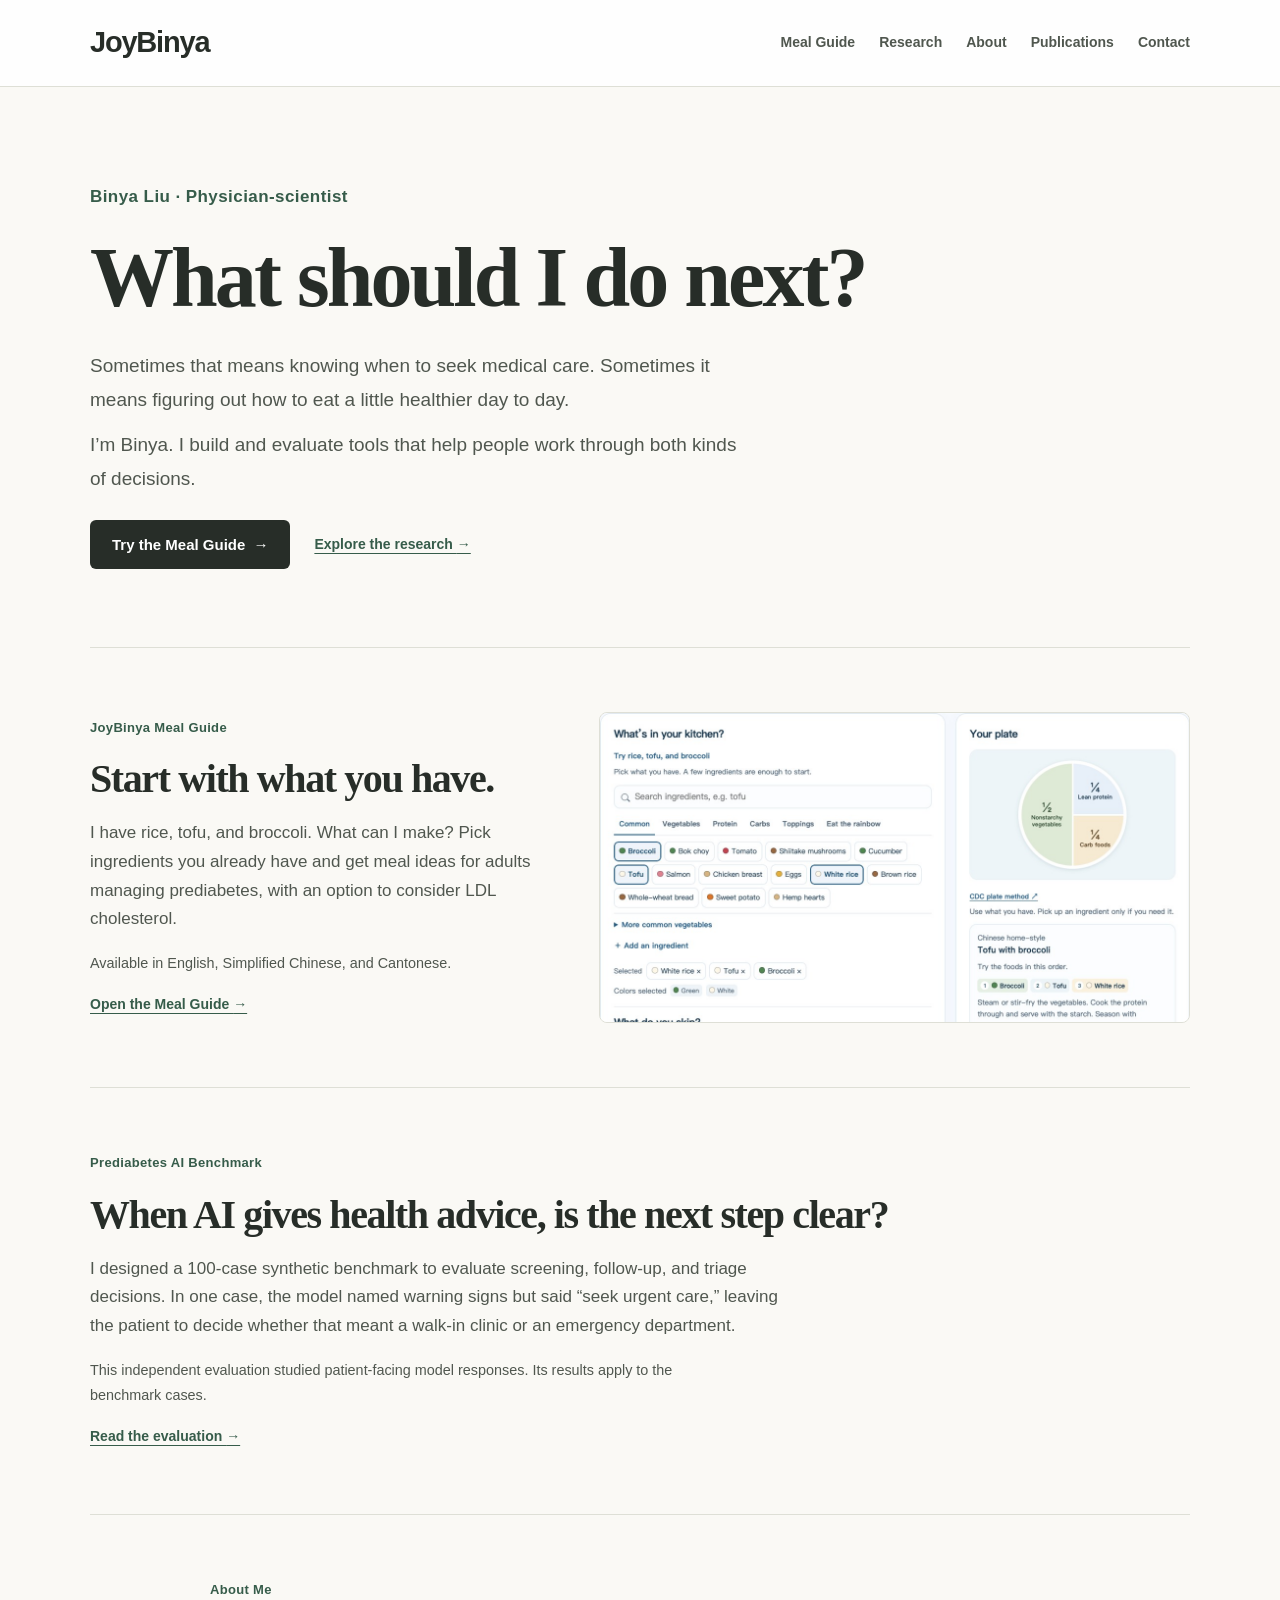
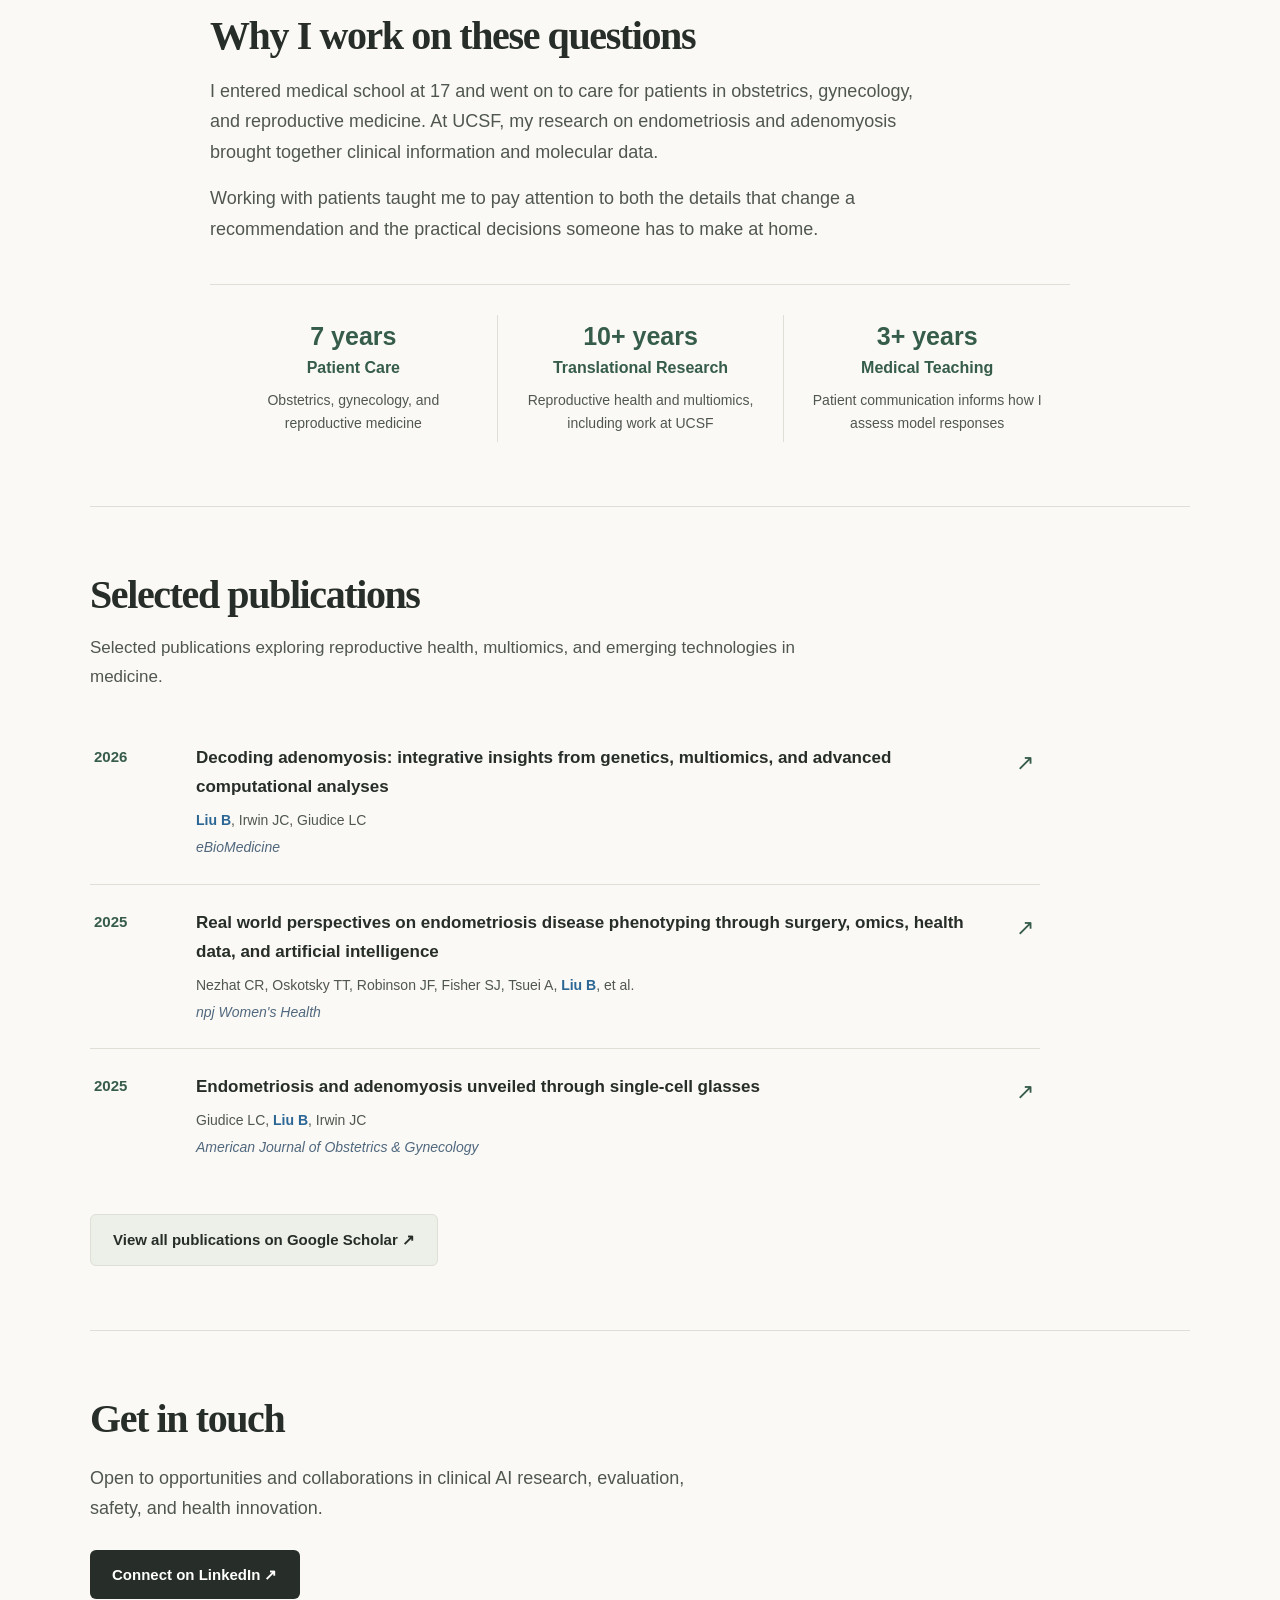
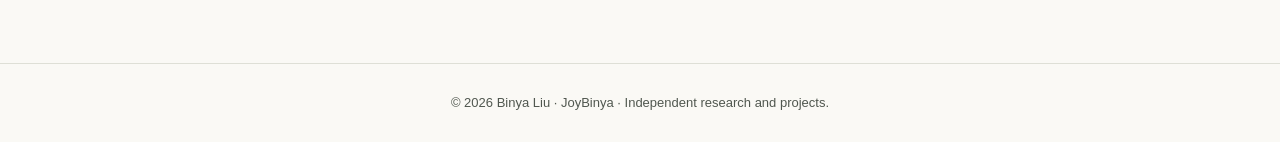
==== index.html @ d6490795 "Frame the Meal Guide around everyday eating" ====
<!DOCTYPE html>
<html lang="en">
<head>
  <meta charset="UTF-8">
  <meta name="viewport" content="width=device-width, initial-scale=1">
  <meta name="theme-color" content="#faf9f5">
  <meta name="description" content="Binya Liu is a physician-scientist exploring everyday food choices and clinical AI evaluation through the JoyBinya Meal Guide and Prediabetes AI Benchmark.">
  <link rel="canonical" href="https://joybinya.com/">
  <meta property="og:type" content="website">
  <meta property="og:url" content="https://joybinya.com/">
  <meta property="og:title" content="JoyBinya | Health, Research &amp; Everyday Decisions">
  <meta property="og:description" content="Explore Binya Liu’s meal-building prototype and independent research into patient-facing AI.">
  <meta property="og:image" content="https://joybinya.com/meal-guide-preview.jpg">
  <meta property="og:image:width" content="1200">
  <meta property="og:image:height" content="630">
  <meta property="og:image:alt" content="The JoyBinya Meal Guide showing selected ingredients and a suggested plate.">
  <meta name="twitter:card" content="summary_large_image">
  <title>JoyBinya | Health, Research &amp; Everyday Decisions</title>

  <link rel="stylesheet" href="./site.css">
</head>

<body class="home-page">

  <!-- NAVIGATION -->

  <header class="topbar">
    <nav class="container nav" aria-label="Main navigation">
      <a class="logo" href="#home">JoyBinya</a>

      <div class="nav-links">
        <a href="#projects">Meal Guide</a>
        <a href="./benchmark.html">Research</a>
        <a href="#about">About</a>
        <a href="#publications">Publications</a>
        <a href="#contact">Contact</a>
      </div>
    </nav>
  </header>

  <main class="container">

    <section class="hero" id="home" aria-labelledby="hero-title">
      <p class="eyebrow">Binya Liu · Physician-scientist</p>
      <h1 id="hero-title">What should I do next?</h1>
      <p class="hero-description">Sometimes that means knowing when to seek medical care. Sometimes it means figuring out how to eat a little healthier day to day.</p>
      <p class="hero-description">I’m Binya. I build and evaluate tools that help people work through both kinds of decisions.</p>
      <div class="home-actions">
        <a class="button" href="https://joybinya-meal.fatu.chatgpt.site/">Try the Meal Guide <span aria-hidden="true">→</span></a>
        <a class="text-link" href="./benchmark.html">Explore the research <span aria-hidden="true">→</span></a>
      </div>
    </section>

    <section class="section featured-project" id="projects" aria-labelledby="meal-heading">
      <div class="featured-copy">
        <p class="eyebrow">JoyBinya Meal Guide</p>
        <h2 id="meal-heading">Start with what you have.</h2>
        <p>I have rice, tofu, and broccoli. What can I make? Pick ingredients you already have and get meal ideas for adults managing prediabetes, with an option to consider LDL cholesterol.</p>
        <p class="project-detail">Available in English, Simplified Chinese, and Cantonese.</p>
        <a class="text-link" href="https://joybinya-meal.fatu.chatgpt.site/">Open the Meal Guide <span aria-hidden="true">→</span></a>
      </div>
      <img class="meal-preview" src="./meal-guide-preview.jpg" width="1200" height="630" alt="Meal Guide screen with rice, tofu, and broccoli selected and a tofu-with-broccoli suggestion." loading="lazy">
    </section>

    <section class="section research-project" id="benchmark" aria-labelledby="benchmark-heading">
      <p class="eyebrow">Prediabetes AI Benchmark</p>
      <h2 id="benchmark-heading">When AI gives health advice, is the next step clear?</h2>
      <p>I designed a 100-case synthetic benchmark to evaluate screening, follow-up, and triage decisions. In one case, the model named warning signs but said “seek urgent care,” leaving the patient to decide whether that meant a walk-in clinic or an emergency department.</p>
      <p class="project-detail">This independent evaluation studied patient-facing model responses. Its results apply to the benchmark cases.</p>
      <a class="text-link" href="./benchmark.html">Read the evaluation <span aria-hidden="true">→</span></a>
    </section>

    <!-- ABOUT ME -->

    <section class="section" id="about"
             aria-labelledby="about-heading">

      <div class="feature-panel">

        <div class="about-copy">
          <p class="eyebrow">About Me</p>

          <h2 id="about-heading">Why I work on these questions</h2>
          <p>I entered medical school at 17 and went on to care for patients in obstetrics, gynecology, and reproductive medicine. At UCSF, my research on endometriosis and adenomyosis brought together clinical information and molecular data.</p>
          <p>Working with patients taught me to pay attention to both the details that change a recommendation and the practical decisions someone has to make at home.</p>
        </div>

        <div class="experience"
             aria-label="Professional experience">

          <div>
            <strong>7 years</strong>
            <b>Patient Care</b>
            <span>Obstetrics, gynecology, and reproductive medicine</span>
          </div>

          <div>
            <strong>10+ years</strong>
            <b>Translational Research</b>
            <span>Reproductive health and multiomics, including work at UCSF</span>
          </div>

          <div>
            <strong>3+ years</strong>
            <b>Medical Teaching</b>
            <span>Patient communication informs how I assess model responses</span>
          </div>

        </div>

      </div>
    </section>

    <!-- RESEARCH & PUBLICATIONS -->

    <section class="section" id="publications"
             aria-labelledby="publications-heading">

      <div class="feature-panel">

        <div class="section-heading">
          <h2 id="publications-heading">Selected publications</h2>

          <p class="section-subtitle">
            Selected publications exploring reproductive health,
            multiomics, and emerging technologies in medicine.
          </p>
        </div>

        <div class="pub-list">

          <!-- 2026 eBioMedicine -->

          <article class="pub">
            <span class="pub-year">2026</span>

            <div>
              <a class="pub-title"
                 href="https://doi.org/10.1016/j.ebiom.2026.106482"
                 target="_blank"
                 rel="noopener noreferrer">
                Decoding adenomyosis: integrative insights
                from genetics, multiomics, and advanced
                computational analyses
              </a>

              <p class="pub-authors">
                <strong>Liu B</strong>, Irwin JC, Giudice LC
              </p>

              <p class="pub-journal">eBioMedicine</p>
            </div>

            <span class="pub-arrow"
                  aria-hidden="true">&nearr;</span>
          </article>

          <!-- 2025 npj Women's Health -->

          <article class="pub">
            <span class="pub-year">2025</span>

            <div>
              <a class="pub-title"
                 href="https://doi.org/10.1038/s44294-024-00052-w"
                 target="_blank"
                 rel="noopener noreferrer">
                Real world perspectives on endometriosis
                disease phenotyping through surgery,
                omics, health data, and artificial intelligence
              </a>

              <p class="pub-authors">
                Nezhat CR, Oskotsky TT, Robinson JF,
                Fisher SJ, Tsuei A,
                <strong>Liu B</strong>, et al.
              </p>

              <p class="pub-journal">npj Women's Health</p>
            </div>

            <span class="pub-arrow"
                  aria-hidden="true">&nearr;</span>
          </article>

          <!-- 2025 AJOG -->

          <article class="pub">
            <span class="pub-year">2025</span>

            <div>
              <a class="pub-title"
                 href="https://doi.org/10.1016/j.ajog.2024.08.043"
                 target="_blank"
                 rel="noopener noreferrer">
                Endometriosis and adenomyosis unveiled
                through single-cell glasses
              </a>

              <p class="pub-authors">
                Giudice LC, <strong>Liu B</strong>, Irwin JC
              </p>

              <p class="pub-journal">
                American Journal of Obstetrics &amp; Gynecology
              </p>
            </div>

            <span class="pub-arrow"
                  aria-hidden="true">&nearr;</span>
          </article>

        </div>

        <!-- GOOGLE SCHOLAR -->

        <div class="center">
          <a class="button button-light"
             href="https://scholar.google.com/citations?user=uD3QzZcAAAAJ&amp;hl=en"
             target="_blank"
             rel="noopener noreferrer">
            View all publications on Google Scholar &nearr;
          </a>
        </div>

      </div>
    </section>

    <!-- CONTACT -->

    <section class="section center" id="contact"
             aria-labelledby="contact-heading">

      <h2 id="contact-heading">Get in touch</h2>

      <p class="contact-copy">
        Open to opportunities and collaborations
        in clinical AI research, evaluation,
        safety, and health innovation.
      </p>

      <div class="contact-links">
        <a class="button" href="https://www.linkedin.com/in/binya-liu-md-phd/">Connect on LinkedIn &nearr;</a>
      </div>

    </section>

  </main>

  <footer class="footer">
    &copy; 2026 Binya Liu · JoyBinya ·
    Independent research and projects.
  </footer>

</body>
</html>
---- site.css ----
:root {
  --ink: #213b55;
  --muted: #586f83;
  --blue: #367ba9;
  --line: #dce6ef;
  --paper: #f6faff;
  --soft: #e9f4fc;
  --white: #ffffff;
}

* { box-sizing: border-box; }
html { scroll-behavior: smooth; }

body {
  margin: 0;
  background: var(--paper);
  color: var(--ink);
  font: 17px/1.7 -apple-system, BlinkMacSystemFont,
    "Segoe UI", Helvetica, Arial, sans-serif;
}

a { color: inherit; text-decoration: none; }

a:focus-visible {
  outline: 3px solid #80b5dd;
  outline-offset: 4px;
}

.container {
  width: min(100% - 56px, 1100px);
  margin: auto;
}

/* NAVIGATION */

.topbar {
  background: rgba(255,255,255,.88);
  border-bottom: 1px solid var(--line);
}

.nav {
  min-height: 86px;
  display: flex;
  align-items: center;
  justify-content: space-between;
  gap: 24px;
}

.logo {
  font-size: 29px;
  font-weight: 800;
  letter-spacing: -1.2px;
}

.nav-links {
  display: flex;
  align-items: center;
  flex-wrap: wrap;
  gap: 24px;
}

.nav-links a {
  font-size: 14px;
  font-weight: 650;
  color: var(--muted);
}

.nav-links a:hover,
.pub-title:hover,
.text-link:hover {
  color: var(--blue);
}

h1, h2, h3, p { margin-top: 0; }
h1, h2, h3 { line-height: 1.2; }

.eyebrow {
  color: var(--blue);
  font-size: 13px;
  letter-spacing: 1.6px;
  font-weight: 750;
  text-transform: uppercase;
  margin-bottom: 16px;
}

/* BUTTONS */

.button {
  display: inline-flex;
  align-items: center;
  gap: 8px;
  padding: 12px 22px;
  border-radius: 10px;
  background: var(--ink);
  color: white;
  font-size: 15px;
  font-weight: 750;
}

.button:hover { background: var(--blue); }

.button-light {
  background: var(--soft);
  color: var(--ink);
  border: 1px solid #d3e6f4;
}

.button-light:hover { background: #d8edf9; }

.text-link {
  font-size: 14px;
  color: var(--blue);
  font-weight: 750;
}

/* HOME */

.hero {
  display: grid;
  grid-template-columns: 1.28fr .72fr;
  align-items: center;
  gap: 56px;
  padding: 110px 0 104px;
}

.hero .eyebrow {
  font-size: clamp(15px,1.6vw,17px);
  letter-spacing: .5px;
  text-transform: none;
}

h1 {
  font-size: clamp(42px,5vw,66px);
  letter-spacing: -2.4px;
  margin-bottom: 27px;
  text-wrap: balance;
}

.hero-description {
  font-size: 19px;
  color: var(--muted);
  max-width: 650px;
  line-height: 1.78;
  text-wrap: pretty;
}

.benchmark-intro { max-width: 800px; padding: clamp(54px, 8vw, 96px) 0 42px; }
.benchmark-intro h1 { text-wrap: pretty; }
.benchmark-block h2 { margin-bottom: 18px; }
.benchmark-block p, .evaluation-method dd, .remaining-cases li { color: var(--muted); }
.benchmark-block p:last-child { margin-bottom: 0; }
.benchmark-results {
  display: grid;
  grid-template-columns: repeat(2, minmax(0, 1fr));
  gap: 14px;
  margin-bottom: 24px;
}
.evaluation-method { display: grid; gap: 18px; margin: 0; }
.evaluation-method dt { font-weight: 750; }
.evaluation-method dd { margin: 3px 0 0; }
.failure-cases {
  display: grid;
  grid-template-columns: repeat(auto-fit, minmax(min(100%, 280px), 1fr));
  gap: 16px;
}
.failure-cases .card { padding: 22px; }
.failure-cases h3 { margin-bottom: 12px; }
.benchmark-page code { overflow-wrap: anywhere; font-size: .86em; }
.remaining-cases { margin-top: 22px; }
.remaining-cases summary { cursor: pointer; font-weight: 700; }
.material-links { padding-left: 22px; }
.material-links a { color: var(--blue); text-decoration: underline; text-underline-offset: 3px; }

/* SECTIONS */

.section {
  border-top: 1px solid var(--line);
  padding: 80px 0;
}

.section-heading {
  max-width: 830px;
  margin: 0 auto 38px;
  text-align: center;
}

h2 {
  font-size: clamp(30px,3.7vw,40px);
  letter-spacing: -1.2px;
  text-wrap: balance;
  margin: 0;
}

.section-subtitle {
  color: var(--muted);
  font-size: 17px;
  margin: 15px auto 0;
  max-width: 710px;
}

.center { text-align: center; }

/* PROJECT CARDS */

.cards {
  display: grid;
  grid-template-columns: repeat(2,minmax(0,1fr));
  gap: 24px;
}

.card {
  background: #fff;
  border: 1px solid var(--line);
  border-radius: 19px;
  padding: 32px;
  box-shadow: 0 12px 35px rgba(33,69,111,.04);
  display: flex;
  flex-direction: column;
  align-items: flex-start;
}

.pill {
  padding: 5px 13px;
  border-radius: 30px;
  background: var(--soft);
  color: var(--blue);
  font-size: 12px;
  font-weight: 750;
  margin-bottom: 18px;
}

.card h3 {
  font-size: 25px;
  letter-spacing: -.5px;
  margin-bottom: 13px;
}

.card p {
  font-size: 16px;
  color: var(--muted);
  margin-bottom: 18px;
}

.card-footer { margin-top: auto; }

/* MATCHING LIGHT BLUE PANELS */

.feature-panel {
  background: linear-gradient(
    145deg,
    #eff8ff,
    #fafdff
  );
  border: 1px solid #d6e8f5;
  border-radius: 25px;
  padding: 44px;
  box-shadow: 0 12px 38px rgba(33,69,111,.035);
}

.feature-panel .section-heading {
  margin-bottom: 28px;
}

.metric-grid {
  display: grid;
  grid-template-columns: repeat(2,minmax(0,1fr));
  gap: 14px;
}

.metric-card {
  background: white;
  border: 1px solid var(--line);
  border-radius: 17px;
  padding: 25px 19px;
  text-align: center;
}

.metric-number {
  display: block;
  font-size: clamp(31px,3.4vw,47px);
  font-weight: 800;
  line-height: 1.15;
  color: var(--blue);
  letter-spacing: -1.4px;
  white-space: nowrap;
}

.metric-label {
  font-size: 14px;
  font-weight: 650;
  line-height: 1.48;
  margin: 12px 0 9px;
}

.metric-source {
  color: var(--muted);
  font-size: 12px;
}

.source-note {
  text-align: center;
  color: var(--muted);
  font-size: 12px;
  line-height: 1.6;
  margin: 13px 0 28px;
}

.source-note a {
  text-decoration: underline;
  text-underline-offset: 3px;
}

/* ABOUT ME */

.about-copy {
  max-width: 860px;
  margin: auto;
}

.about-copy .eyebrow { margin-bottom: 10px; }
.about-copy h2 { text-wrap: wrap; }

.about-copy p:not(.eyebrow) {
  max-width: 72ch;
  font-size: 18px;
  line-height: 1.7;
  color: var(--muted);
  margin: 16px 0 0;
  text-wrap: pretty;
}

.experience {
  max-width: 860px;
  margin: 40px auto 0;
  padding-top: 30px;
  border-top: 1px solid var(--line);
  display: grid;
  grid-template-columns: repeat(3,1fr);
}

.experience > div {
  text-align: center;
  padding: 6px 20px;
}

.experience > div + div {
  border-left: 1px solid var(--line);
}

.experience span {
  display: block;
  color: var(--muted);
  font-size: 14px;
}

.experience strong {
  display: block;
  color: var(--blue);
  font-size: 25px;
  line-height: 1.2;
}

.experience b {
  display: block;
  color: var(--blue);
  font-size: 16px;
  margin: 3px 0 7px;
}

/* PUBLICATIONS */

.pub-list {
  max-width: 950px;
  margin: 0 auto 30px;
  padding: 0 22px;
  background: rgba(255,255,255,.82);
  border: 1px solid var(--line);
  border-radius: 18px;
}

.pub {
  padding: 24px 4px;
  border-bottom: 1px solid var(--line);
  display: grid;
  grid-template-columns: 80px 1fr 20px;
  gap: 22px;
  align-items: start;
}

.pub:last-child {
  border-bottom: 0;
}

.pub-year {
  font-size: 15px;
  font-weight: 750;
  color: var(--blue);
}

.pub-title {
  font-size: 17px;
  font-weight: 730;
  line-height: 1.5;
}

.pub-authors {
  margin: 7px 0 0;
  font-size: 14px;
  color: var(--muted);
  line-height: 1.65;
}

.pub-authors strong {
  font-weight: 800;
  color: #2b6695;
}

.pub-journal {
  margin: 4px 0 0;
  color: #51687e;
  font-size: 14px;
  font-style: italic;
}

.pub-arrow {
  font-size: 22px;
  color: var(--blue);
}

/* CONTACT AND FOOTER */

.contact-copy {
  max-width: 640px;
  margin: 20px auto 26px;
  font-size: 18px;
  color: var(--muted);
}

.contact-links {
  display: flex;
  flex-wrap: wrap;
  align-items: center;
  justify-content: center;
  gap: 14px 22px;
}

.footer {
  text-align: center;
  color: var(--muted);
  border-top: 1px solid var(--line);
  padding: 28px 14px;
  font-size: 13px;
}

/* MOBILE */

@media (max-width: 860px) {
  .hero {
    grid-template-columns: 1fr;
    padding: 80px 0;
  }
}

@media (max-width: 670px) {
  .container {
    width: min(100% - 36px,1100px);
  }

  .nav {
    flex-direction: column;
    justify-content: center;
    gap: 12px;
    padding: 18px 0;
  }

  .logo { font-size: 27px; }

  .nav-links {
    gap: 14px;
    justify-content: center;
  }

  .nav-links a { font-size: 13px; }

  .hero { padding: 67px 0; }

  h1 {
    font-size: clamp(38px,9.3vw,53px);
    letter-spacing: -1.6px;
  }

  .hero-description { font-size: 17px; }
  .section { padding: 62px 0; }

  .cards,
  .metric-grid,
  .benchmark-results {
    grid-template-columns: 1fr;
  }

  .card { padding: 26px; }
  .feature-panel { padding: 28px 18px; }

  .pub-list { padding: 0 15px; }
  .metric-card { padding: 20px 15px; }
  .metric-number { font-size: 39px; }
  .about-copy p:not(.eyebrow) { font-size: 16px; }

  .experience {
    grid-template-columns: 1fr;
    gap: 24px;
  }

  .experience > div + div {
    border-left: 0;
  }

  .pub {
    grid-template-columns: 1fr 19px;
    gap: 8px;
  }

  .pub-year {
    grid-column: 1 / -1;
  }

  .pub-title { font-size: 16px; }
  .contact-copy { font-size: 16px; }
}

@media (prefers-reduced-motion: reduce) {
  html { scroll-behavior: auto; }
}

/* Portfolio homepage */
.home-page {
  --ink: #272d28;
  --muted: #50574f;
  --blue: #365c4a;
  --line: #dedfd6;
  --paper: #faf9f5;
  --soft: #edf0e8;
}

.home-page .hero {
  display: block;
  max-width: 780px;
  padding: clamp(48px, 8vw, 96px) 0 clamp(44px, 7vw, 78px);
}

.home-page h1, .home-page h2 {
  font-family: "Source Serif 4", Georgia, serif;
  font-weight: 600;
  letter-spacing: -.035em;
  text-wrap: pretty;
}

.home-page h1 { font-size: clamp(2.65rem, 6.8vw, 5.25rem); margin-bottom: 20px; }
.home-page .eyebrow { text-transform: none; letter-spacing: .025em; }
.home-page .hero-description { margin-bottom: 12px; }
.home-actions { display: flex; flex-wrap: wrap; align-items: center; gap: 12px 24px; margin-top: 24px; }
.home-page .section { padding-block: clamp(32px, 5.5vw, 64px); }
.home-page .text-link { text-decoration: underline; text-underline-offset: 4px; }
.home-page .button { border-radius: 6px; }
.home-page .button-light { border-color: var(--line); }
.home-page .button-light:hover { background: #e1e7db; }

.featured-project {
  display: grid;
  grid-template-columns: minmax(0, .86fr) minmax(0, 1.14fr);
  align-items: center;
  gap: clamp(24px, 5vw, 64px);
}

.featured-copy h2, .research-project h2 { margin-bottom: 16px; }
.featured-copy > p:not(.eyebrow), .research-project > p:not(.eyebrow) { color: var(--muted); }
.project-detail { font-size: .9rem; }
.research-project > p { max-width: 74ch; }
.meal-preview { display: block; width: 100%; height: auto; border: 1px solid var(--line); border-radius: 8px; }

.home-page .feature-panel, .home-page .pub-list {
  background: transparent;
  border: 0;
  border-radius: 0;
  padding: 0;
  box-shadow: none;
  margin-inline: 0;
}
.home-page .section-heading, .home-page .section-subtitle, .home-page .contact-copy { margin-inline: 0; }
.home-page .section-heading, .home-page #publications .center, .home-page #contact { text-align: left; }
.home-page .contact-links { justify-content: flex-start; }

@media (max-width: 720px) {
  .featured-project { grid-template-columns: 1fr; }
}
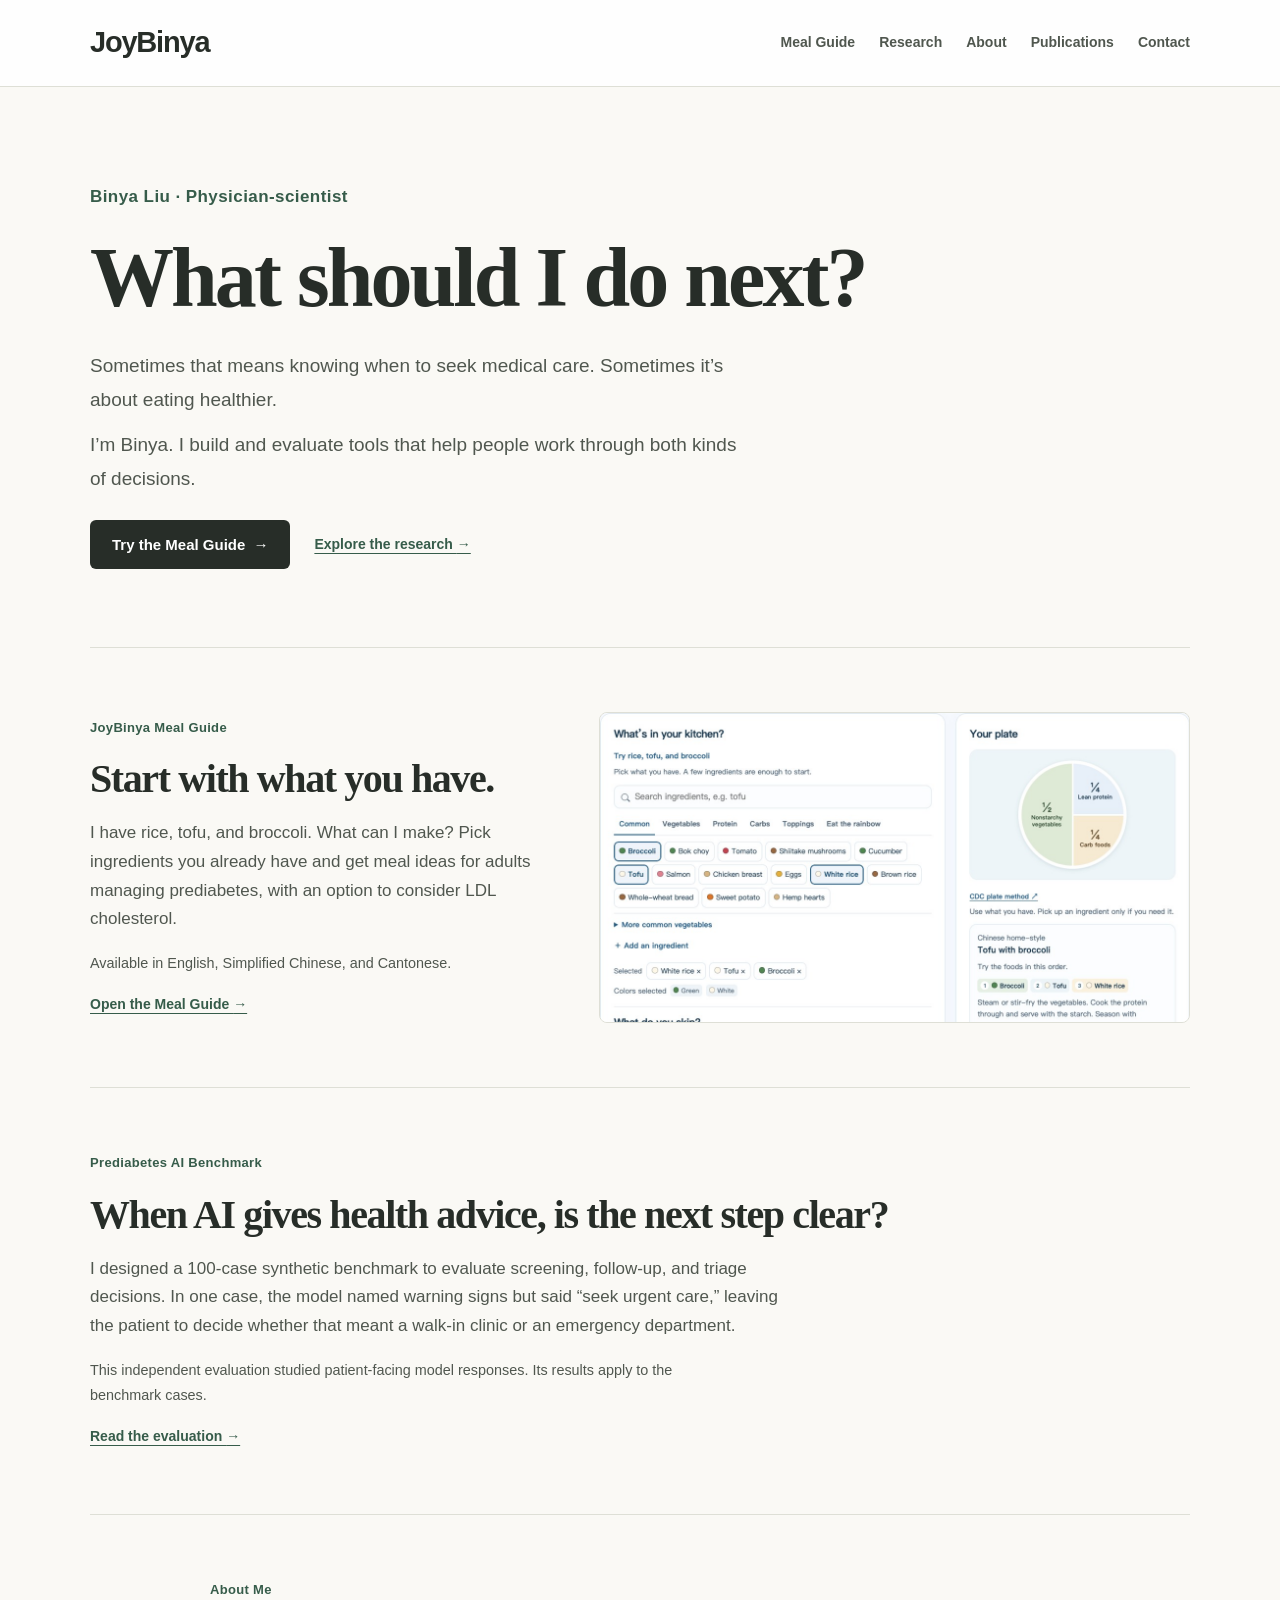
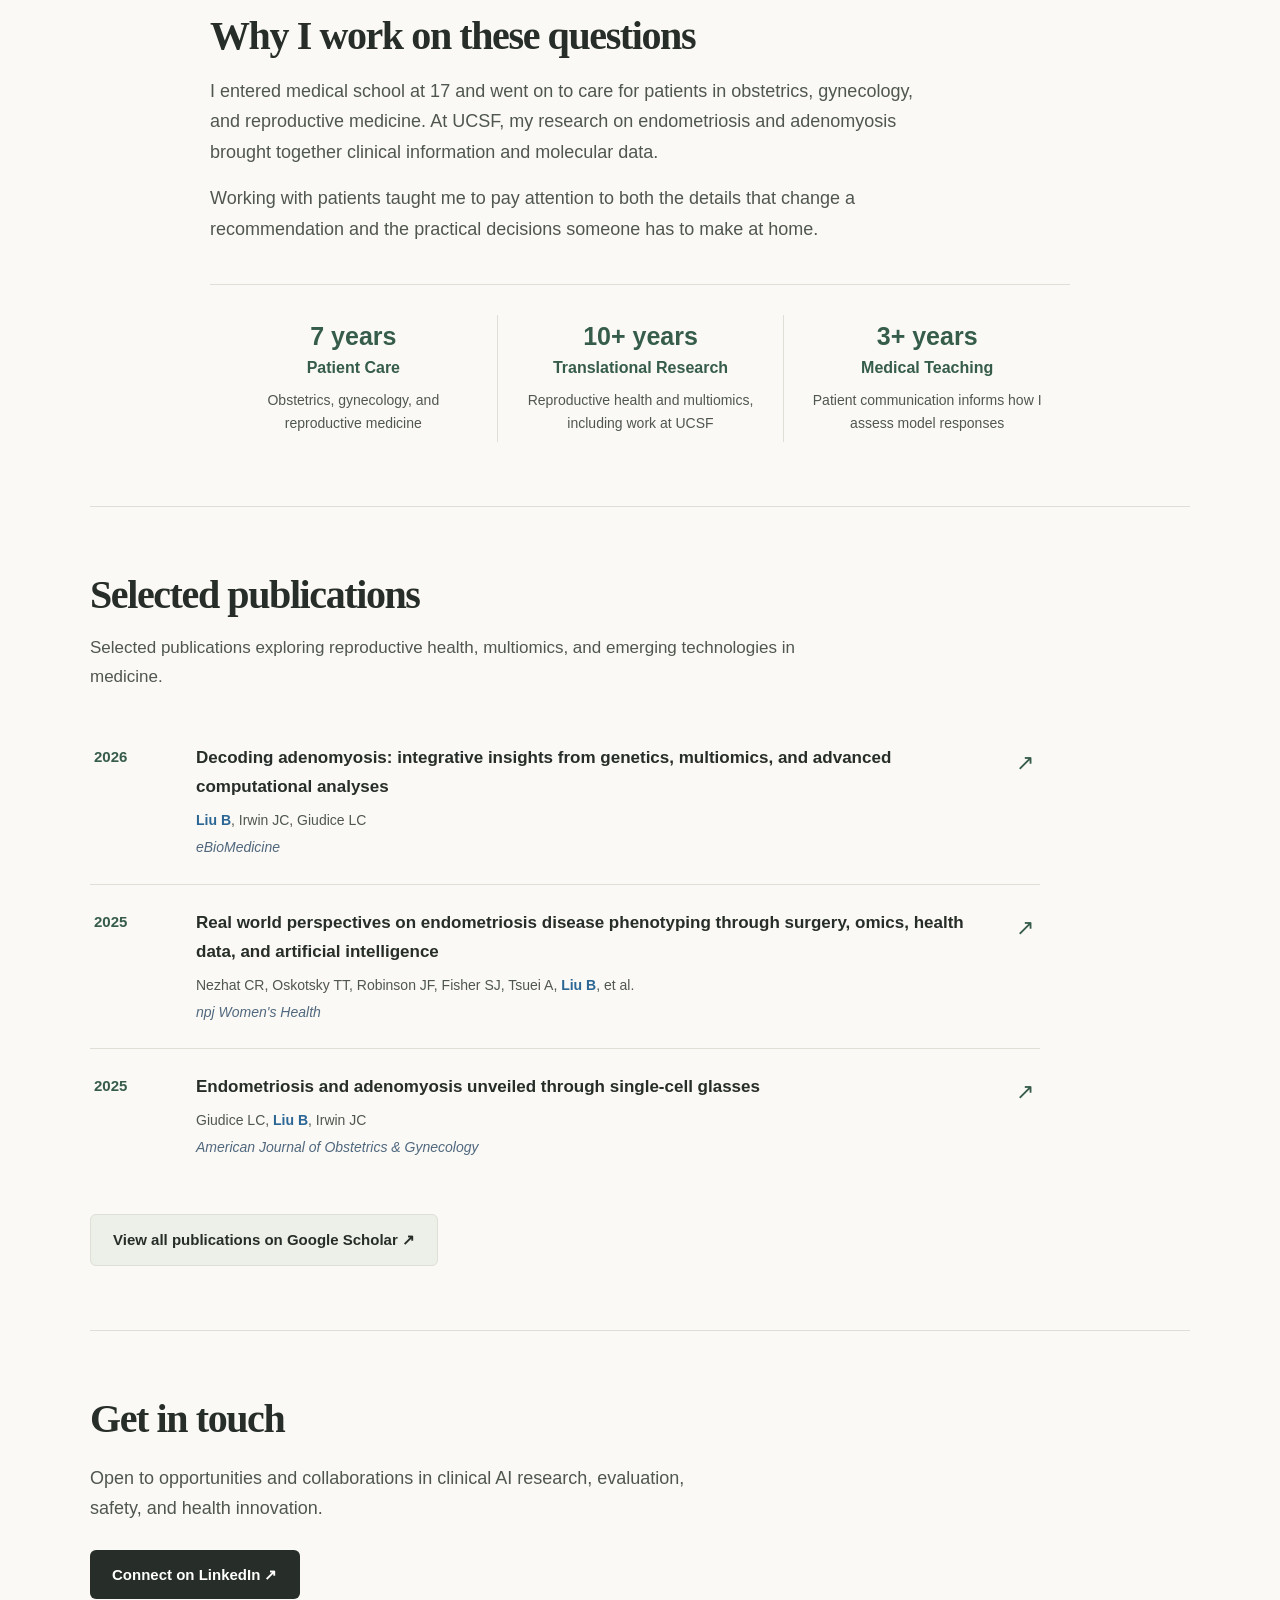
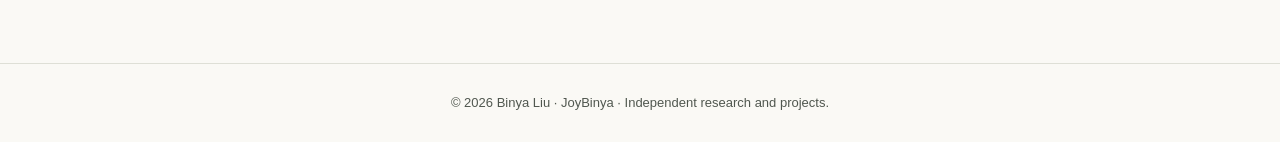
==== commit 948c7606: "Shorten the homepage introduction" ====
--- a/index.html
+++ b/index.html
@@ -44,7 +44,7 @@
     <section class="hero" id="home" aria-labelledby="hero-title">
       <p class="eyebrow">Binya Liu · Physician-scientist</p>
       <h1 id="hero-title">What should I do next?</h1>
-      <p class="hero-description">Sometimes that means knowing when to seek medical care. Sometimes it means figuring out how to eat a little healthier day to day.</p>
+      <p class="hero-description">Sometimes that means knowing when to seek medical care. Sometimes it’s about eating healthier.</p>
       <p class="hero-description">I’m Binya. I build and evaluate tools that help people work through both kinds of decisions.</p>
       <div class="home-actions">
         <a class="button" href="https://joybinya-meal.fatu.chatgpt.site/">Try the Meal Guide <span aria-hidden="true">→</span></a>
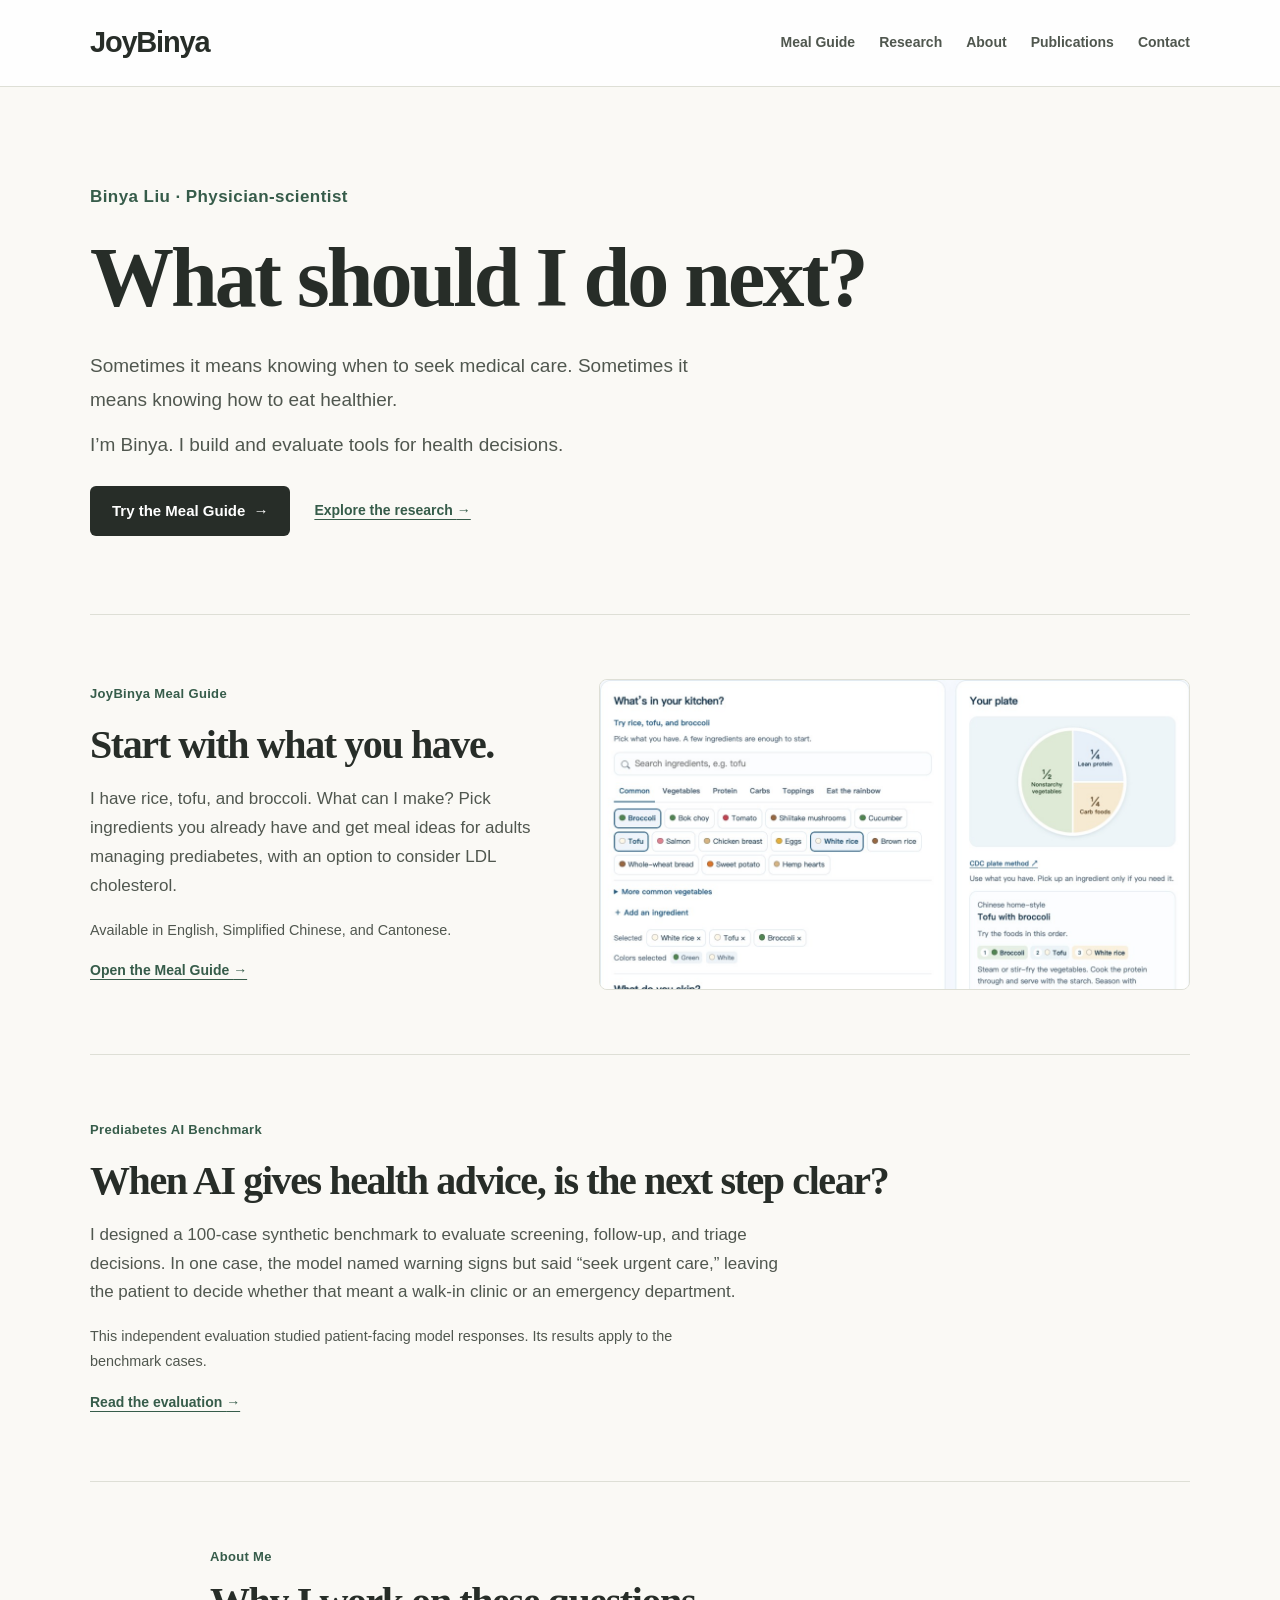
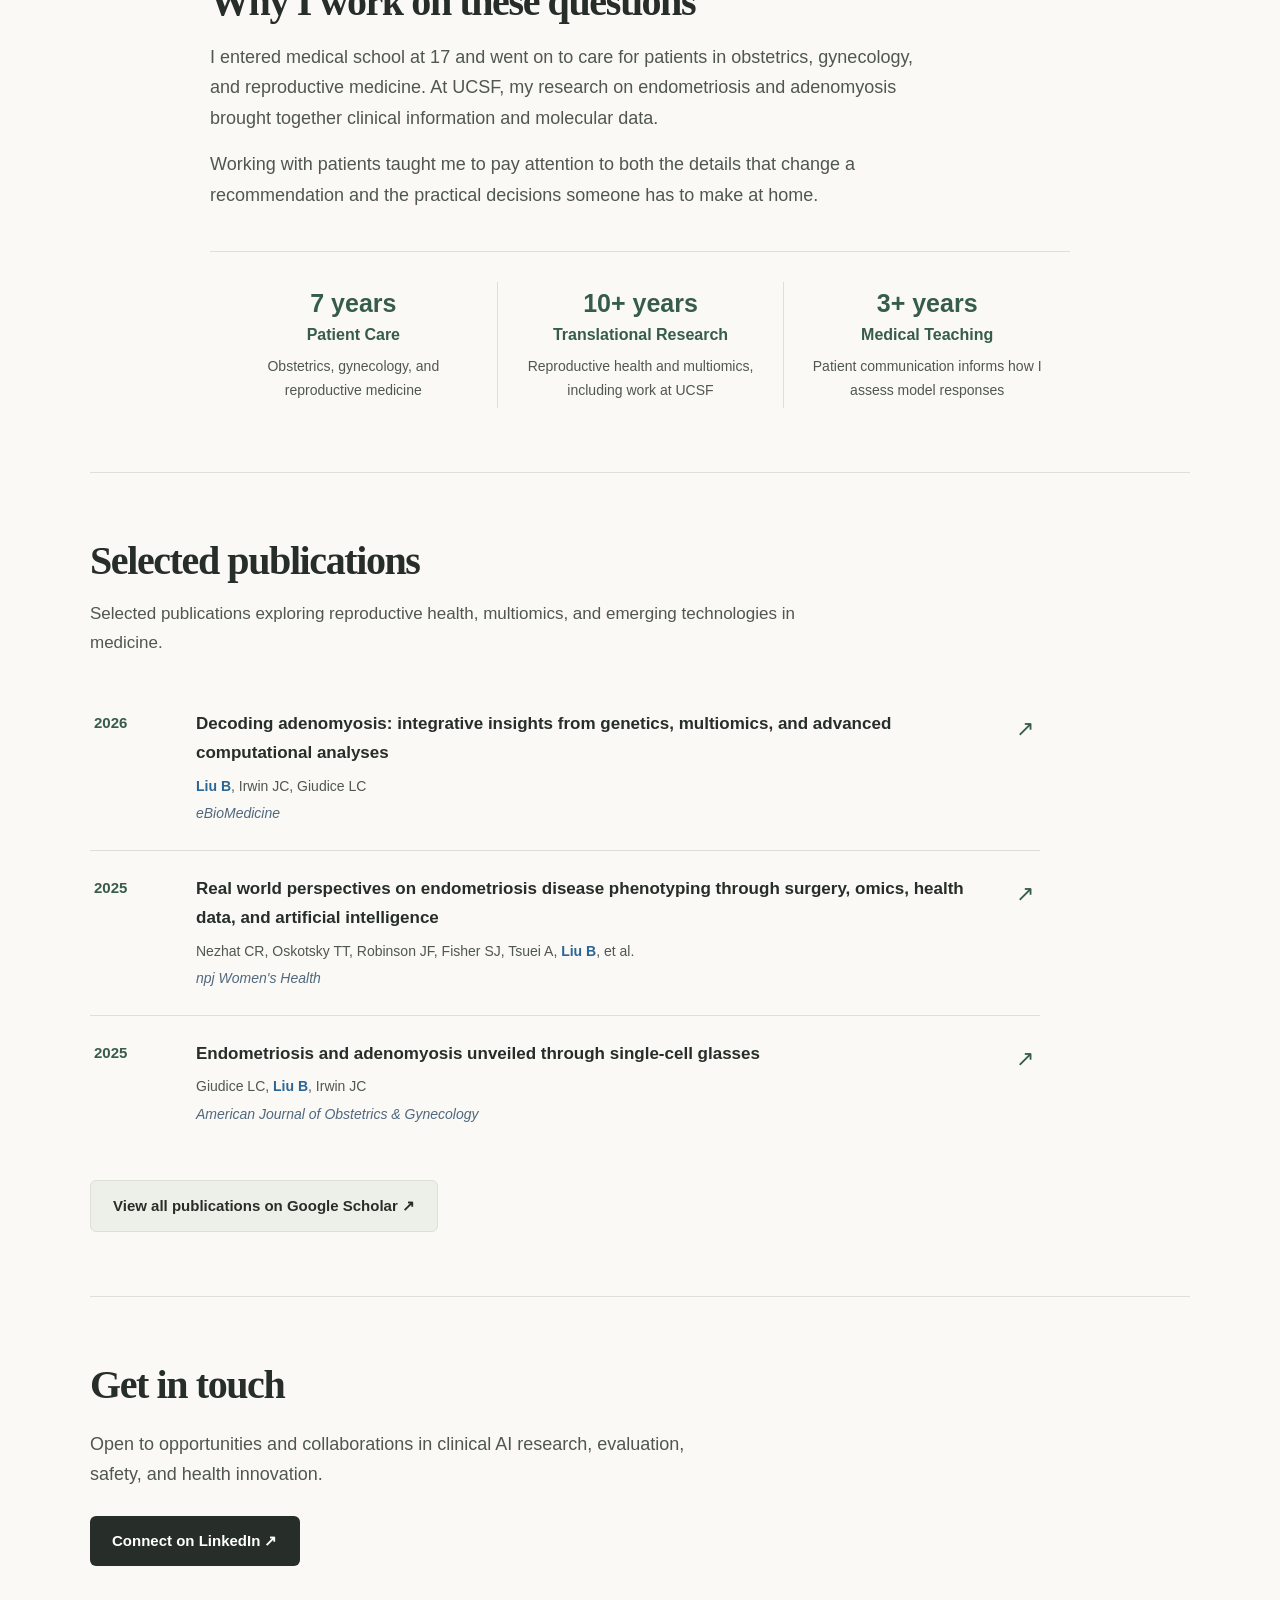
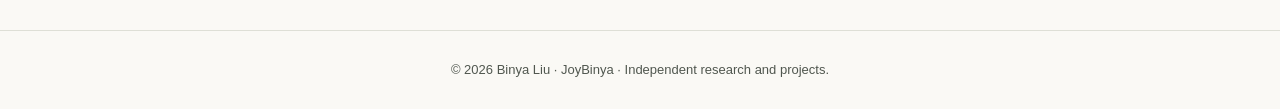
==== commit 55ece4f5: "Simplify and parallelize the homepage introduction" ====
--- a/index.html
+++ b/index.html
@@ -44,8 +44,8 @@
     <section class="hero" id="home" aria-labelledby="hero-title">
       <p class="eyebrow">Binya Liu · Physician-scientist</p>
       <h1 id="hero-title">What should I do next?</h1>
-      <p class="hero-description">Sometimes that means knowing when to seek medical care. Sometimes it’s about eating healthier.</p>
-      <p class="hero-description">I’m Binya. I build and evaluate tools that help people work through both kinds of decisions.</p>
+      <p class="hero-description">Sometimes it means knowing when to seek medical care. Sometimes it means knowing how to eat healthier.</p>
+      <p class="hero-description">I’m Binya. I build and evaluate tools for health decisions.</p>
       <div class="home-actions">
         <a class="button" href="https://joybinya-meal.fatu.chatgpt.site/">Try the Meal Guide <span aria-hidden="true">→</span></a>
         <a class="text-link" href="./benchmark.html">Explore the research <span aria-hidden="true">→</span></a>
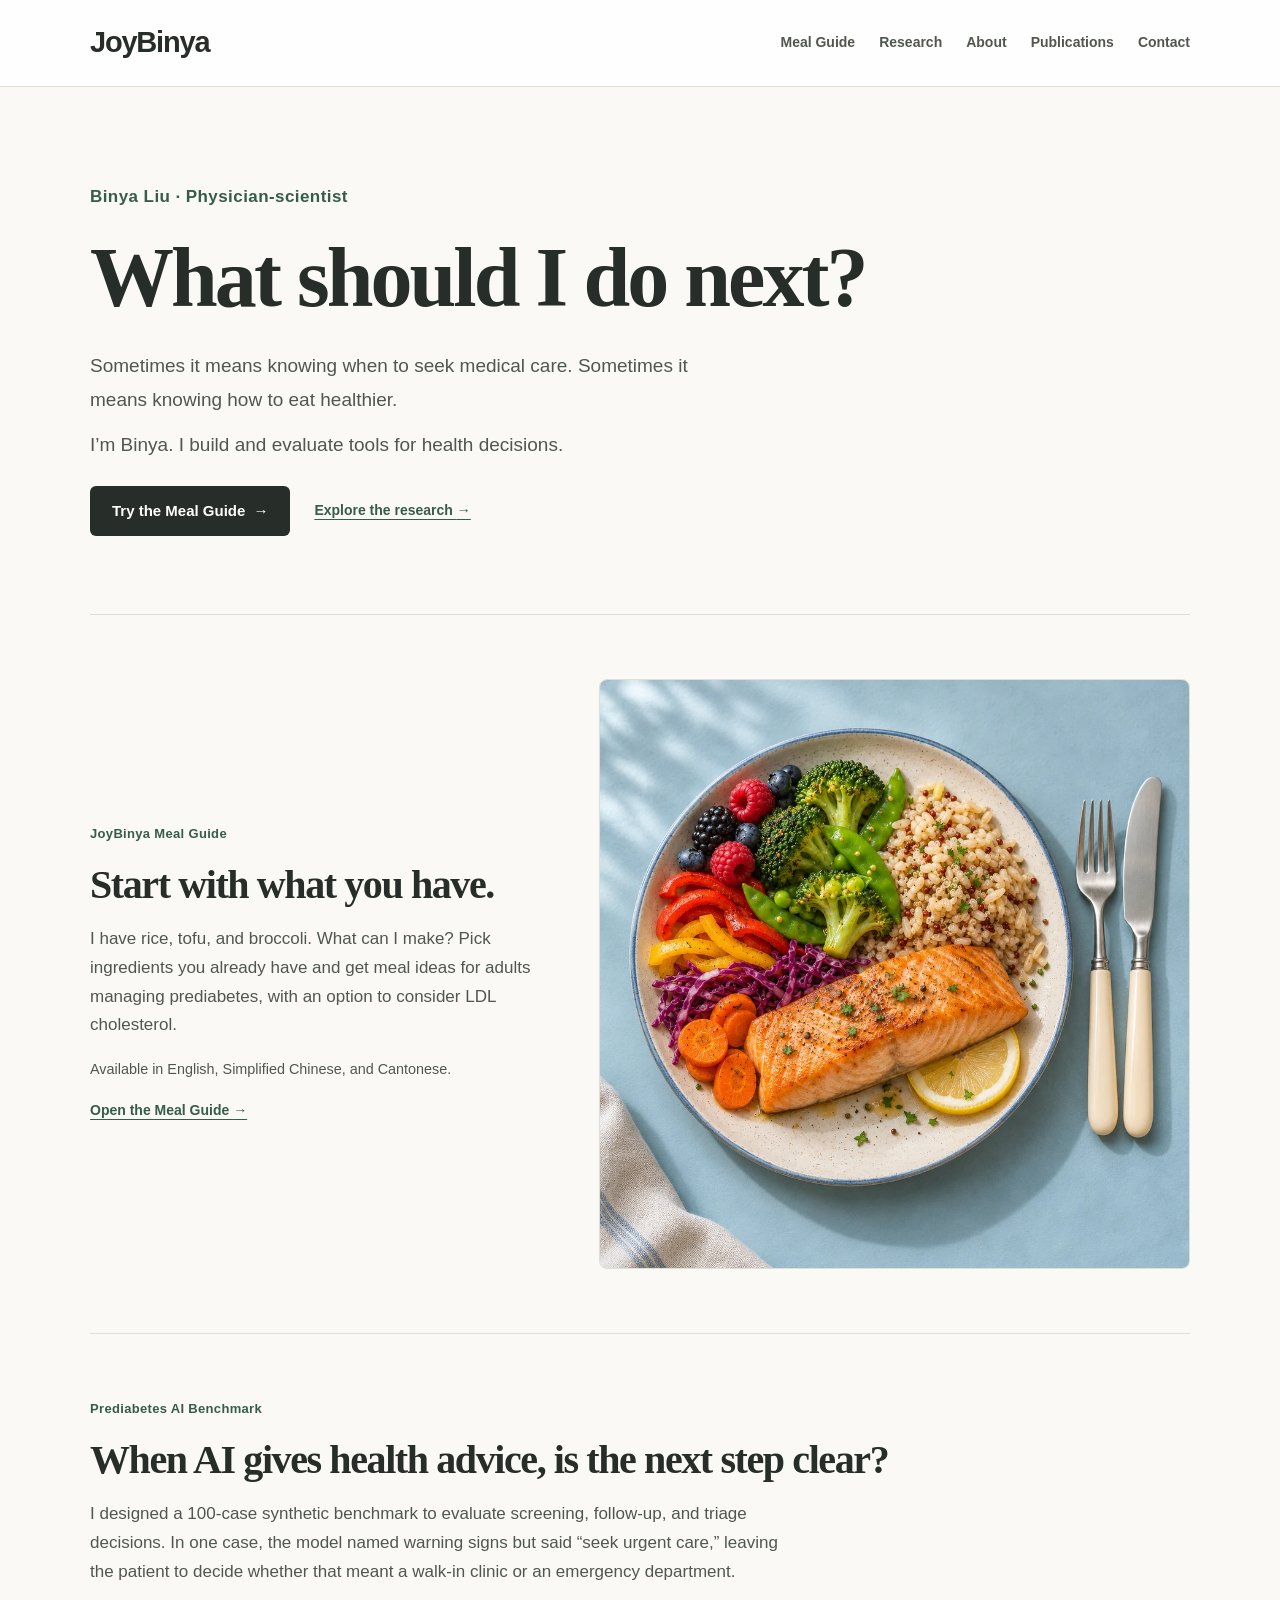
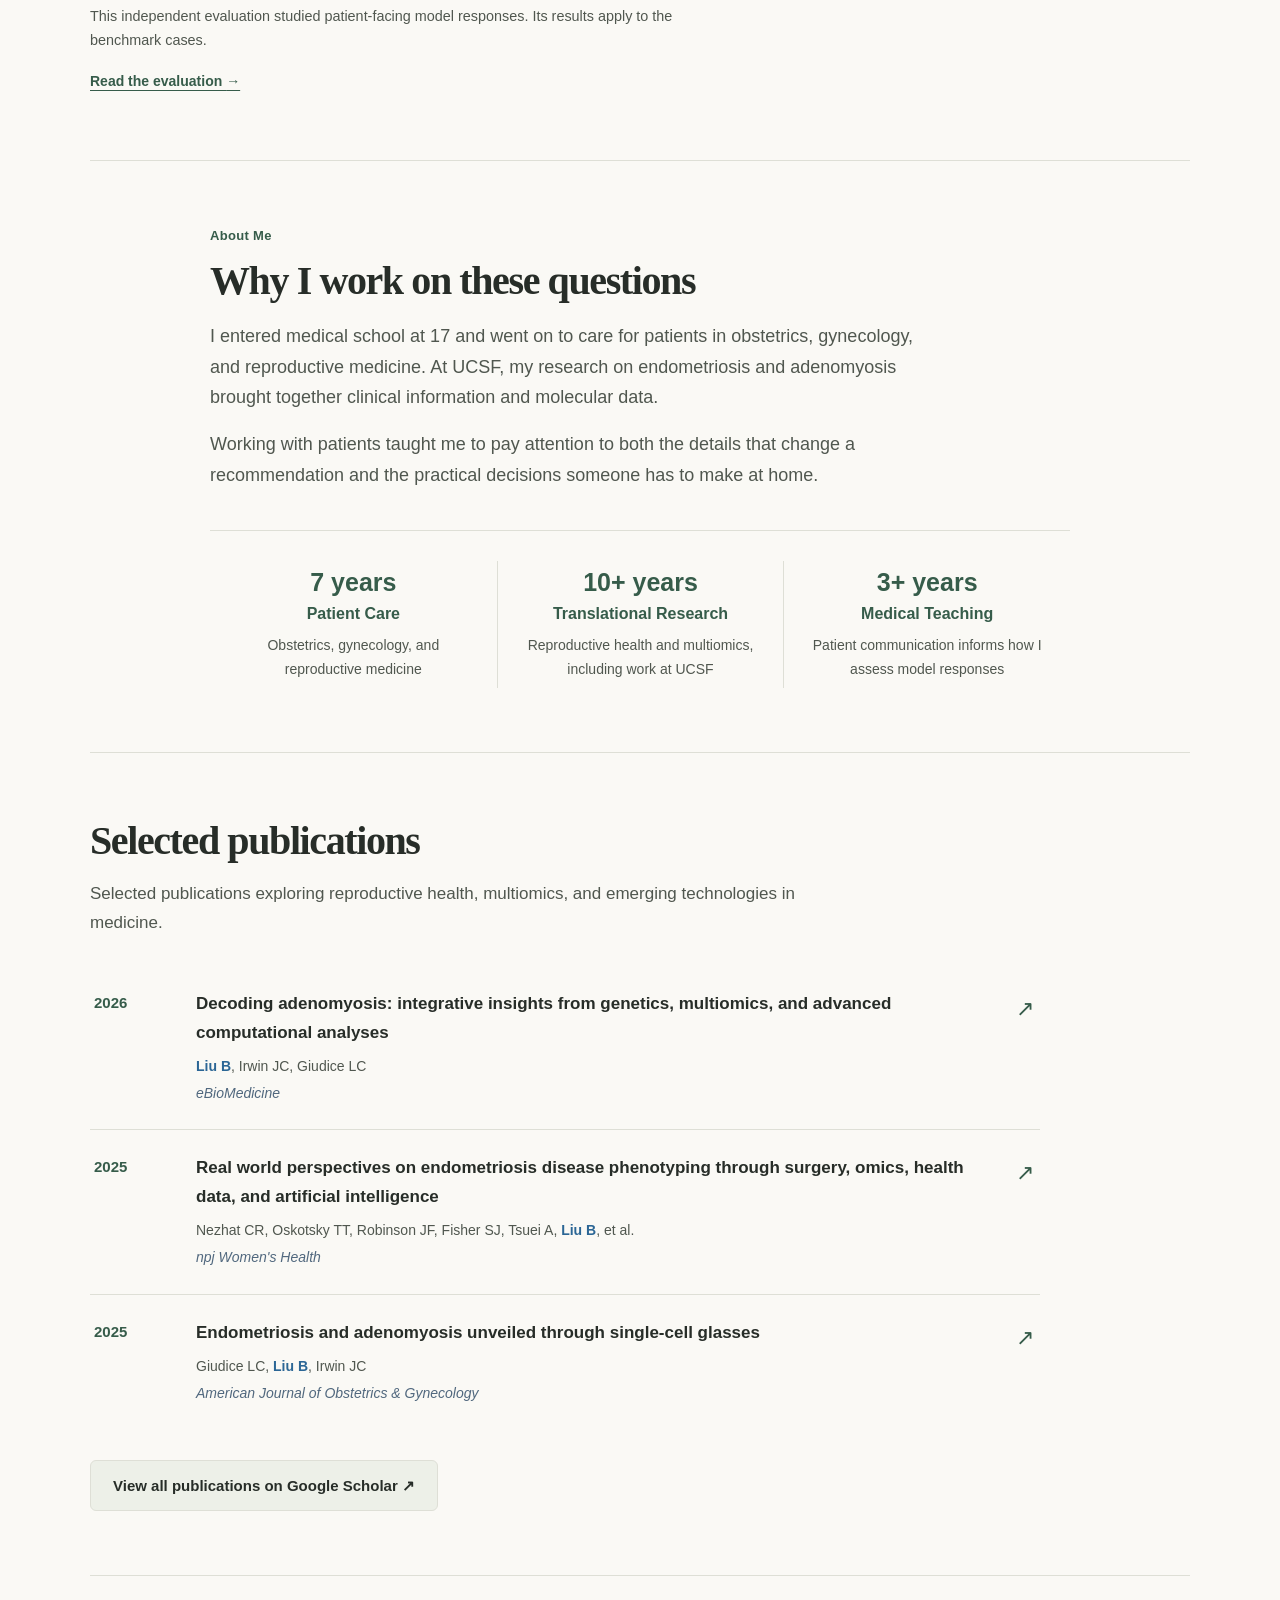
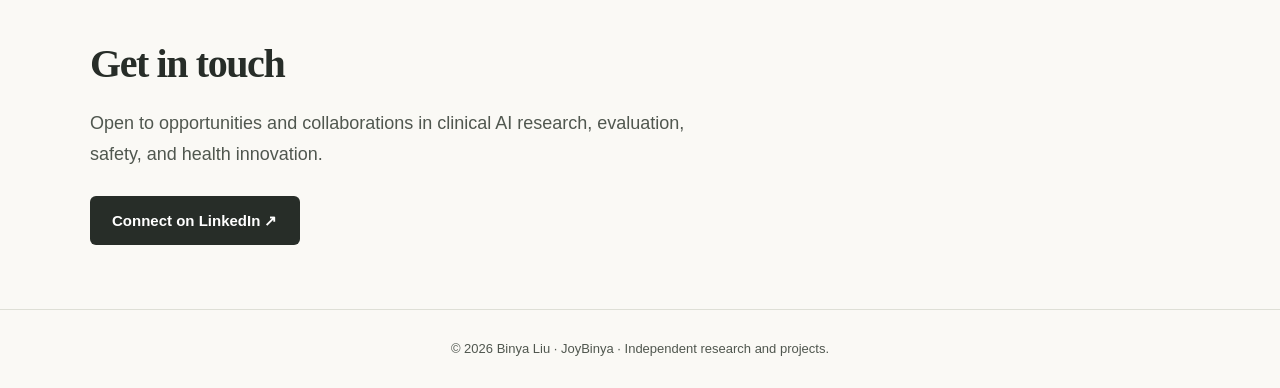
==== commit dd1cb600: "Improve pantry meal suggestions and homepage imagery" ====
--- a/index.html
+++ b/index.html
@@ -11,14 +11,15 @@
   <meta property="og:url" content="https://joybinya.com/">
   <meta property="og:title" content="JoyBinya | Health, Research &amp; Everyday Decisions">
   <meta property="og:description" content="Explore Binya Liu’s meal-building prototype and independent research into patient-facing AI.">
-  <meta property="og:image" content="https://joybinya.com/meal-guide-preview.jpg">
-  <meta property="og:image:width" content="1200">
-  <meta property="og:image:height" content="630">
-  <meta property="og:image:alt" content="The JoyBinya Meal Guide showing selected ingredients and a suggested plate.">
+  <meta property="og:image" content="https://joybinya.com/meal/rainbow-meal-window-light.webp">
+  <meta property="og:image:width" content="960">
+  <meta property="og:image:height" content="960">
+  <meta property="og:image:alt" content="A colorful plate with salmon, broccoli, brown rice with quinoa, and berries.">
   <meta name="twitter:card" content="summary_large_image">
   <title>JoyBinya | Health, Research &amp; Everyday Decisions</title>
 
-  <link rel="stylesheet" href="./site.css">
+  <link rel="icon" href="./meal/favicon.png" type="image/png" sizes="64x64">
+  <link rel="stylesheet" href="./site.css?v=mobile-1">
 </head>
 
 <body class="home-page">
@@ -47,7 +48,7 @@
       <p class="hero-description">Sometimes it means knowing when to seek medical care. Sometimes it means knowing how to eat healthier.</p>
       <p class="hero-description">I’m Binya. I build and evaluate tools for health decisions.</p>
       <div class="home-actions">
-        <a class="button" href="https://joybinya-meal.fatu.chatgpt.site/">Try the Meal Guide <span aria-hidden="true">→</span></a>
+        <a class="button" href="./meal/">Try the Meal Guide <span aria-hidden="true">→</span></a>
         <a class="text-link" href="./benchmark.html">Explore the research <span aria-hidden="true">→</span></a>
       </div>
     </section>
@@ -58,9 +59,9 @@
         <h2 id="meal-heading">Start with what you have.</h2>
         <p>I have rice, tofu, and broccoli. What can I make? Pick ingredients you already have and get meal ideas for adults managing prediabetes, with an option to consider LDL cholesterol.</p>
         <p class="project-detail">Available in English, Simplified Chinese, and Cantonese.</p>
-        <a class="text-link" href="https://joybinya-meal.fatu.chatgpt.site/">Open the Meal Guide <span aria-hidden="true">→</span></a>
-      </div>
-      <img class="meal-preview" src="./meal-guide-preview.jpg" width="1200" height="630" alt="Meal Guide screen with rice, tofu, and broccoli selected and a tofu-with-broccoli suggestion." loading="lazy">
+        <a class="text-link" href="./meal/">Open the Meal Guide <span aria-hidden="true">→</span></a>
+      </div>
+      <img class="meal-preview" src="./meal/rainbow-meal-window-light.webp" width="960" height="960" alt="A colorful plate with salmon, broccoli, brown rice with quinoa, and berries." loading="lazy">
     </section>
 
     <section class="section research-project" id="benchmark" aria-labelledby="benchmark-heading">
--- a/site.css
+++ b/site.css
@@ -469,18 +469,25 @@
   .nav {
     flex-direction: column;
     justify-content: center;
-    gap: 12px;
-    padding: 18px 0;
+    gap: 0;
+    padding: 10px 0 4px;
   }
 
   .logo { font-size: 27px; }
 
   .nav-links {
-    gap: 14px;
+    gap: 0 10px;
     justify-content: center;
   }
 
-  .nav-links a { font-size: 13px; }
+  .nav-links a {
+    display: inline-flex;
+    align-items: center;
+    justify-content: center;
+    min-height: 44px;
+    font-size: 13px;
+    white-space: nowrap;
+  }
 
   .hero { padding: 67px 0; }
 
@@ -489,7 +496,7 @@
     letter-spacing: -1.6px;
   }
 
-  .hero-description { font-size: 17px; }
+  .hero-description { font-size: 17px; line-height: 1.6; }
   .section { padding: 62px 0; }
 
   .cards,
@@ -504,6 +511,11 @@
   .pub-list { padding: 0 15px; }
   .metric-card { padding: 20px 15px; }
   .metric-number { font-size: 39px; }
+  .benchmark-intro { padding: 32px 0; }
+  .benchmark-intro h1 { margin-bottom: 16px; }
+  .benchmark-intro p { margin-bottom: 16px; }
+  .remaining-cases summary { min-height: 44px; padding-block: 9px; }
+  .material-links a { display: inline-block; min-height: 44px; padding-block: 9px; }
   .about-copy p:not(.eyebrow) { font-size: 16px; }
 
   .experience {
@@ -593,3 +605,27 @@
 @media (max-width: 720px) {
   .featured-project { grid-template-columns: 1fr; }
 }
+
+@media (max-width: 670px) {
+  .home-page .hero { padding: 32px 0 36px; }
+  .home-page h1 { font-size: clamp(2.25rem, 9.3vw, 3.3rem); margin-bottom: 16px; }
+  .home-actions { gap: 4px 18px; margin-top: 18px; }
+  .home-actions .text-link, .featured-copy .text-link, .research-project .text-link {
+    display: inline-flex;
+    align-items: center;
+    gap: 4px;
+    min-height: 44px;
+  }
+}
+
+@media (max-width: 380px) {
+  .nav-links {
+    display: grid;
+    grid-template-columns: repeat(6, minmax(0, 1fr));
+    width: 100%;
+    gap: 0;
+  }
+
+  .nav-links a { grid-column: span 2; }
+  .nav-links a:nth-child(n + 4) { grid-column: span 3; }
+}
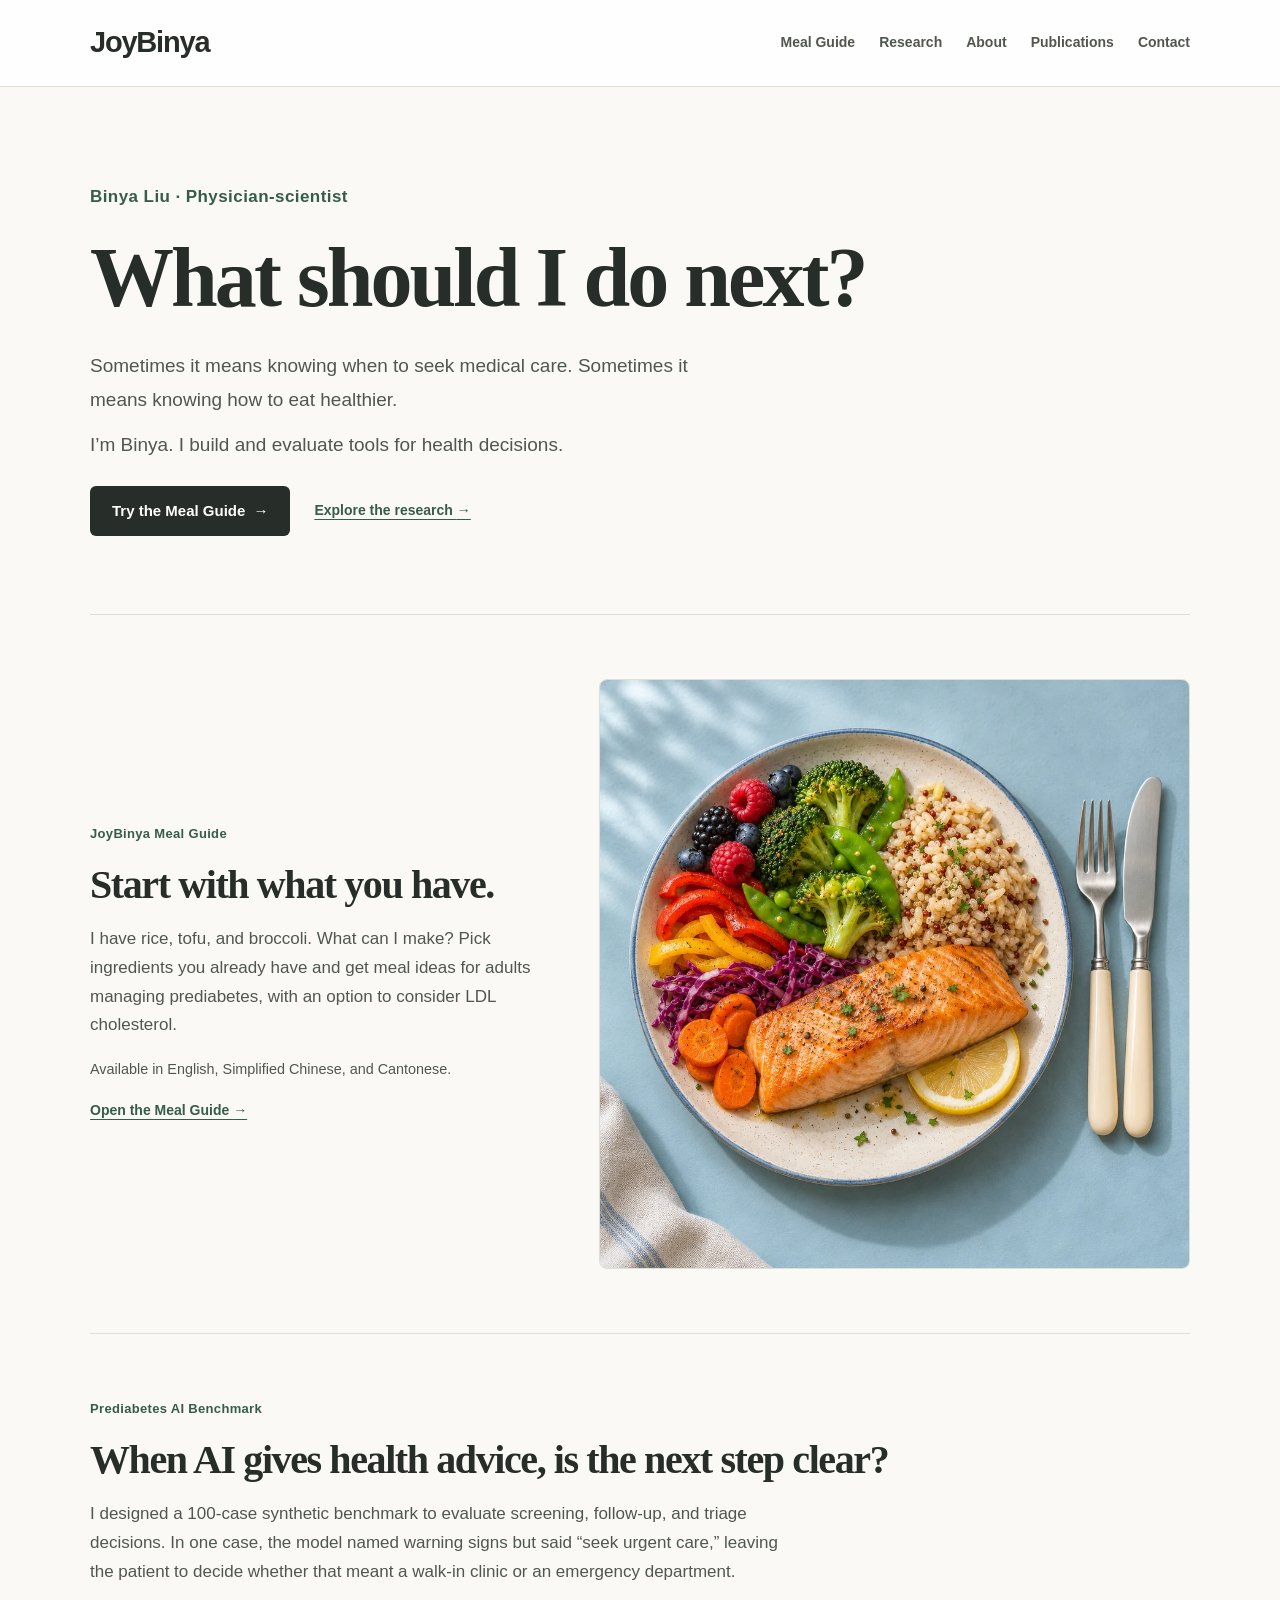
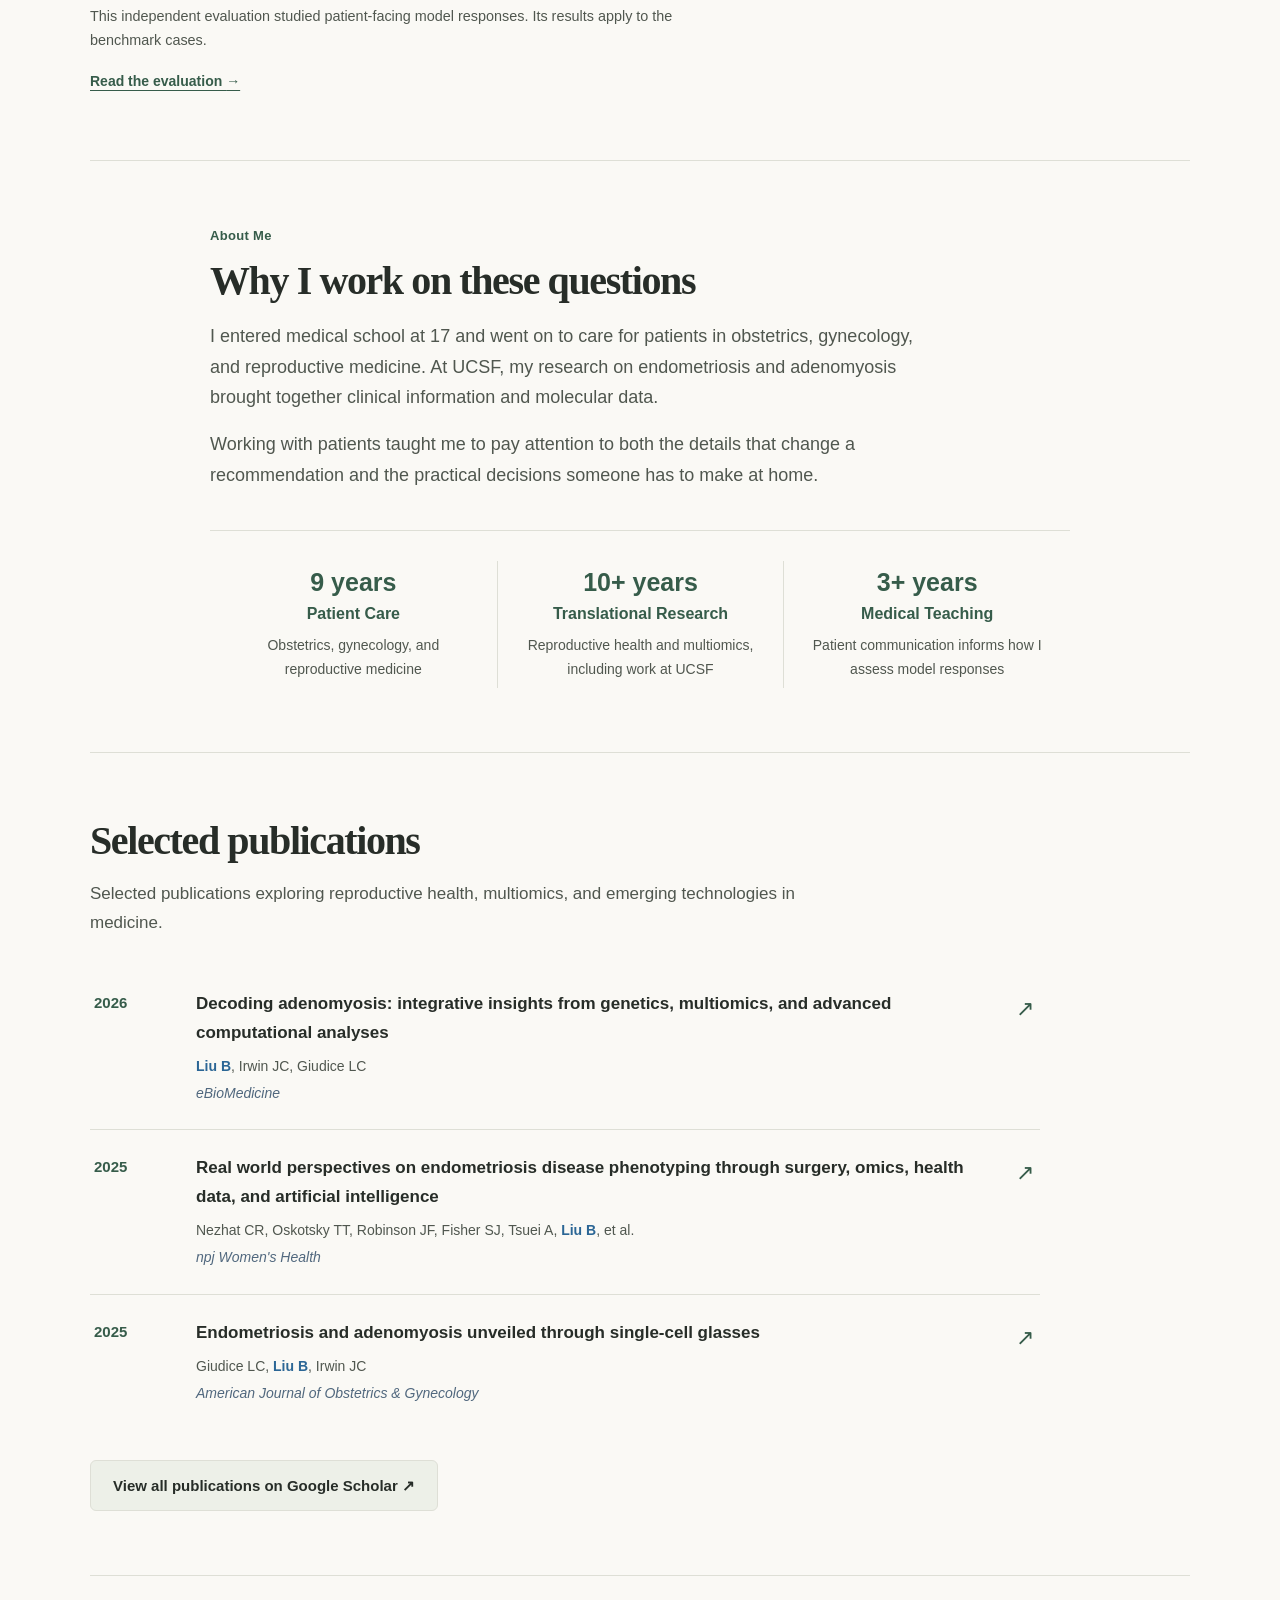
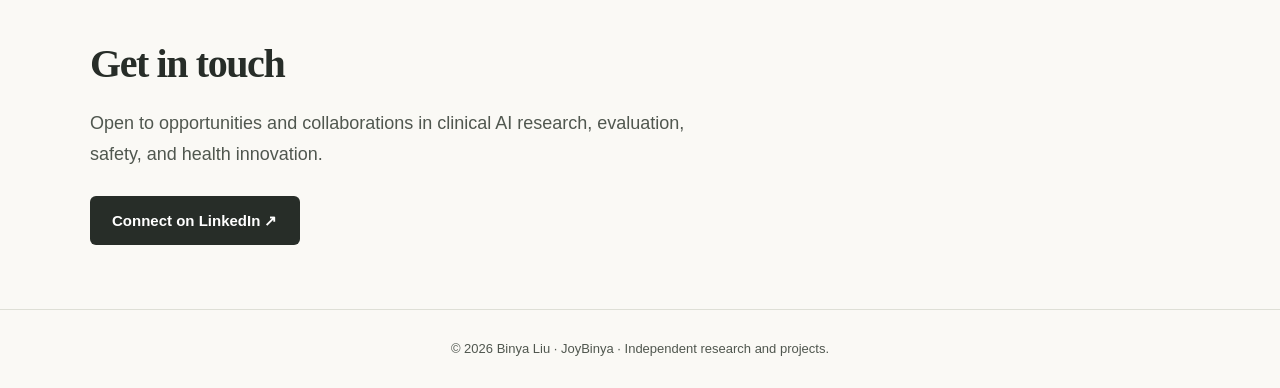
==== commit 7311e945: "Update patient care experience to nine years" ====
--- a/index.html
+++ b/index.html
@@ -91,7 +91,7 @@
              aria-label="Professional experience">
 
           <div>
-            <strong>7 years</strong>
+            <strong>9 years</strong>
             <b>Patient Care</b>
             <span>Obstetrics, gynecology, and reproductive medicine</span>
           </div>
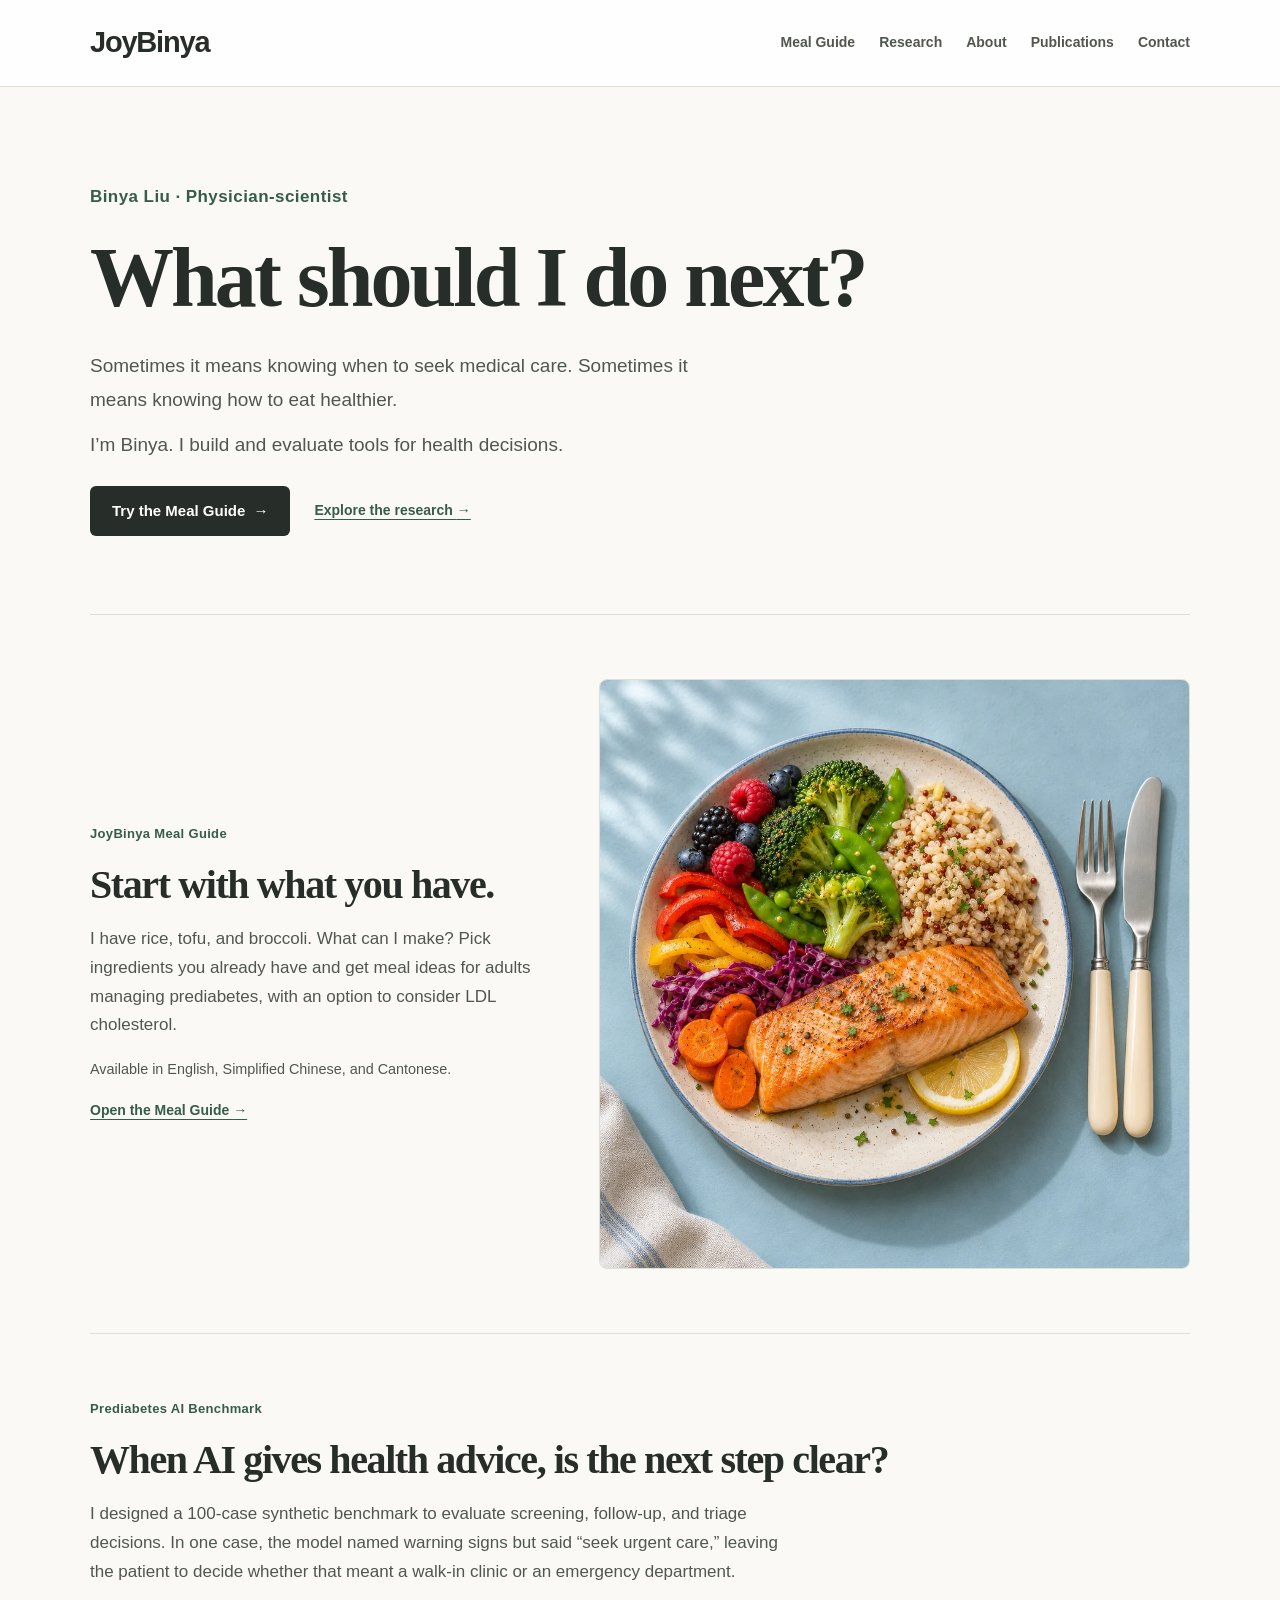
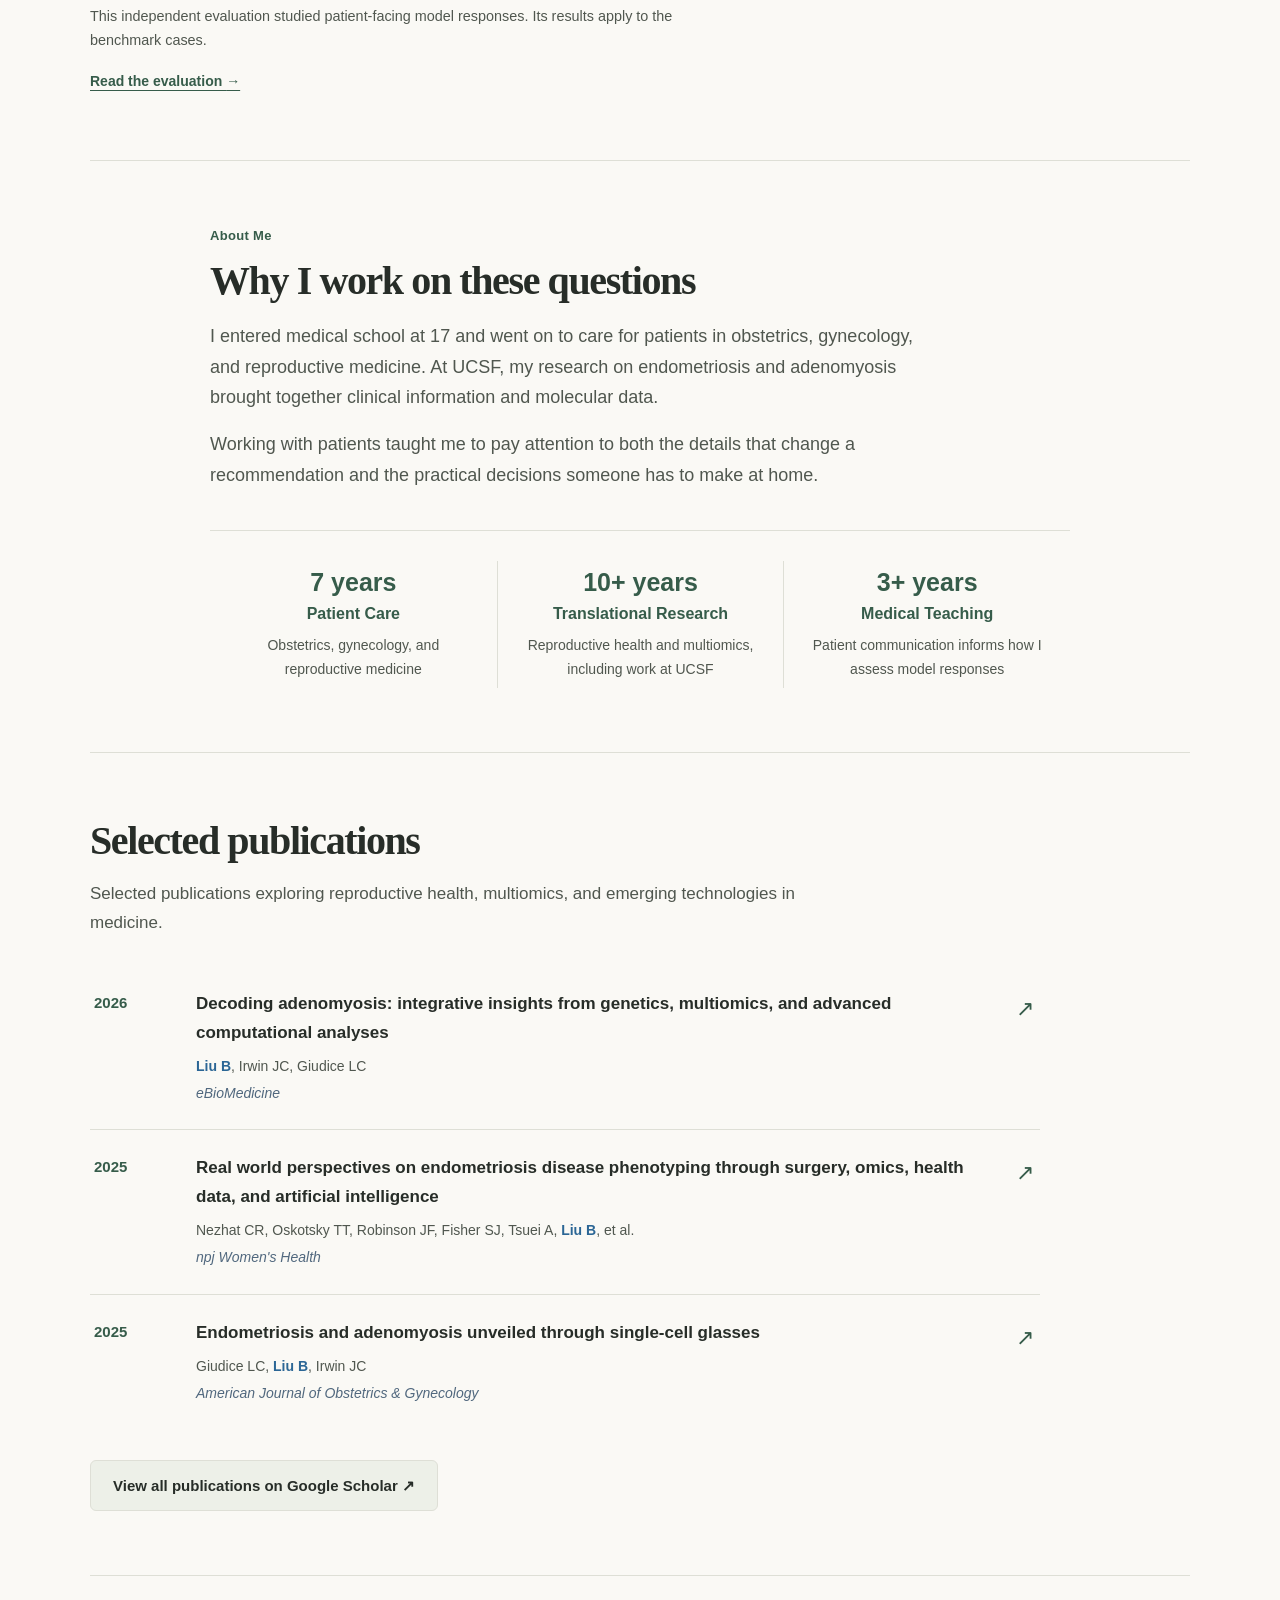
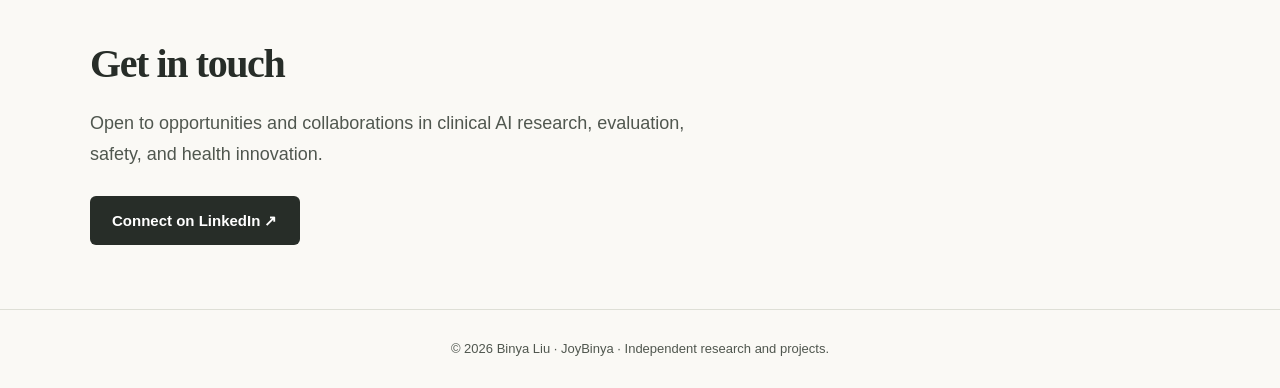
==== commit f64d55a3: "Add weekly dinner planning, grocery shopping and meal review to JoyBinya" ====
--- a/index.html
+++ b/index.html
@@ -91,7 +91,7 @@
              aria-label="Professional experience">
 
           <div>
-            <strong>9 years</strong>
+            <strong>7 years</strong>
             <b>Patient Care</b>
             <span>Obstetrics, gynecology, and reproductive medicine</span>
           </div>
